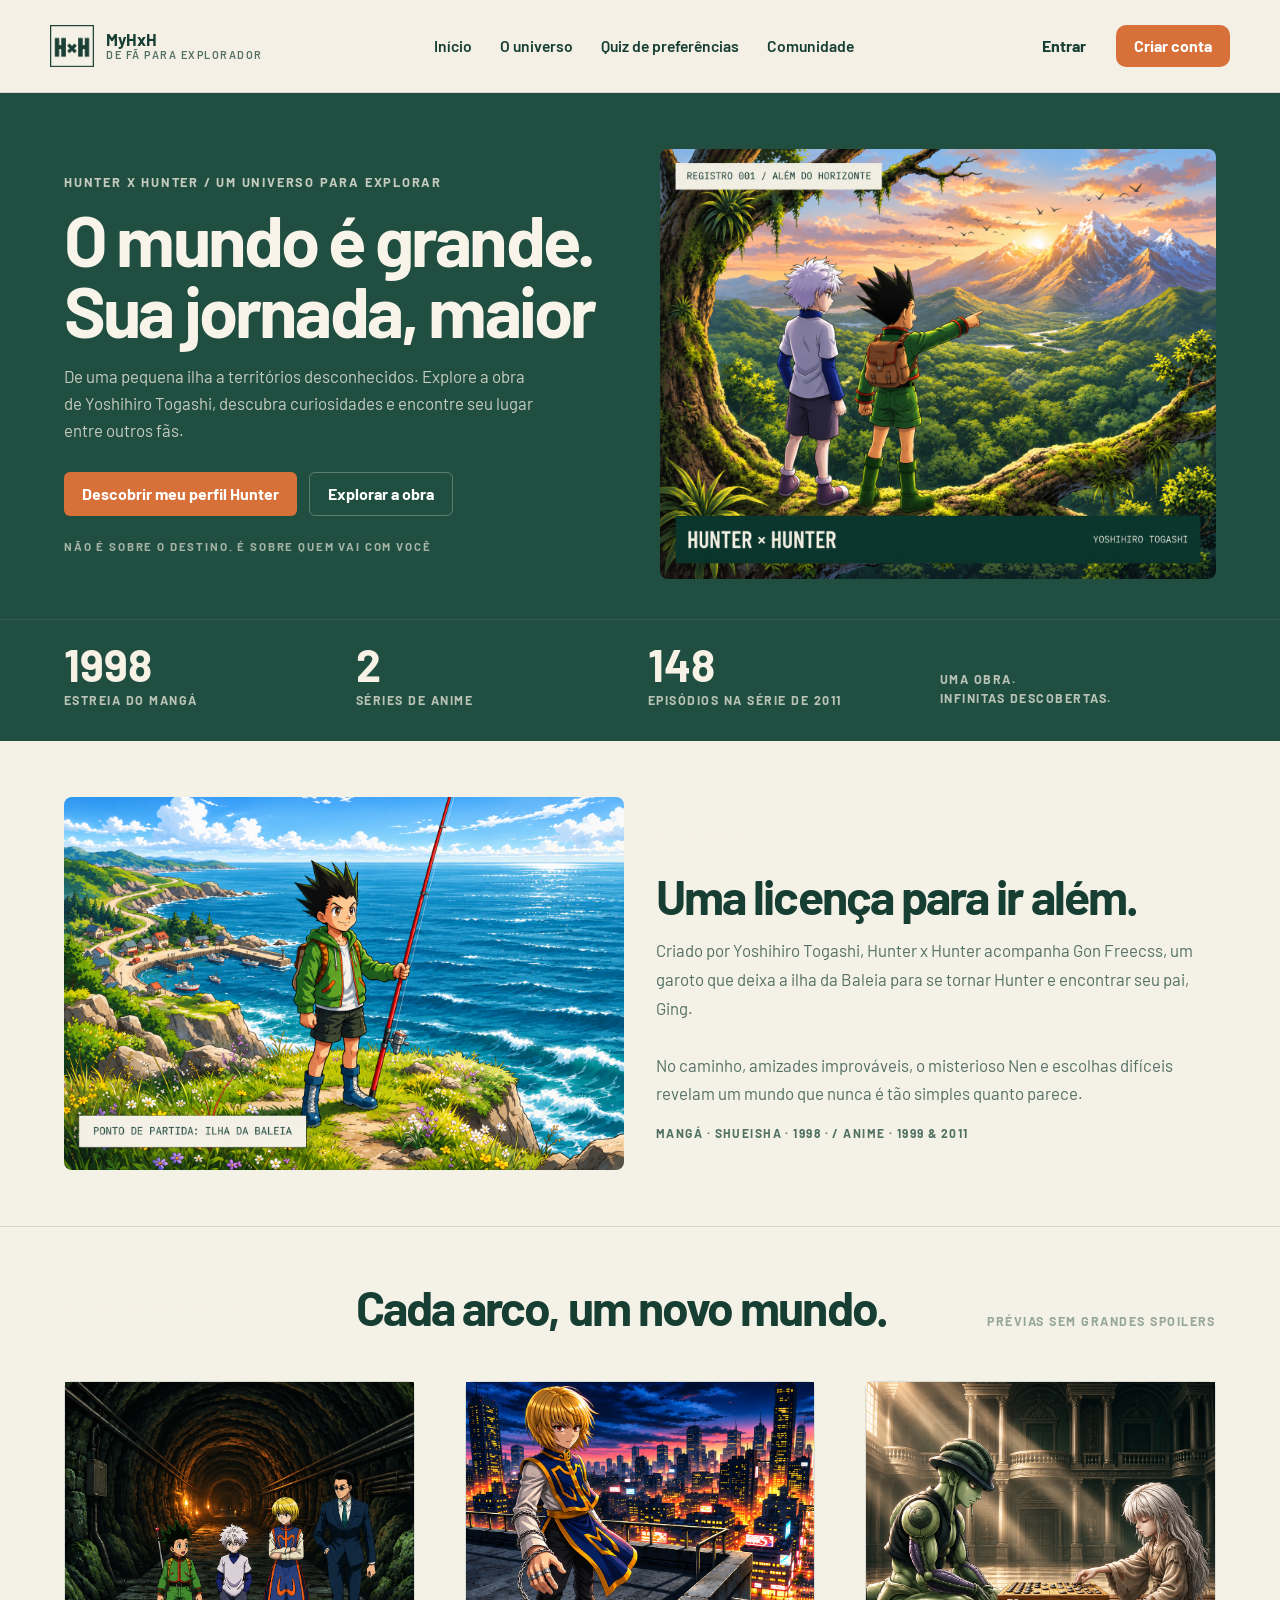
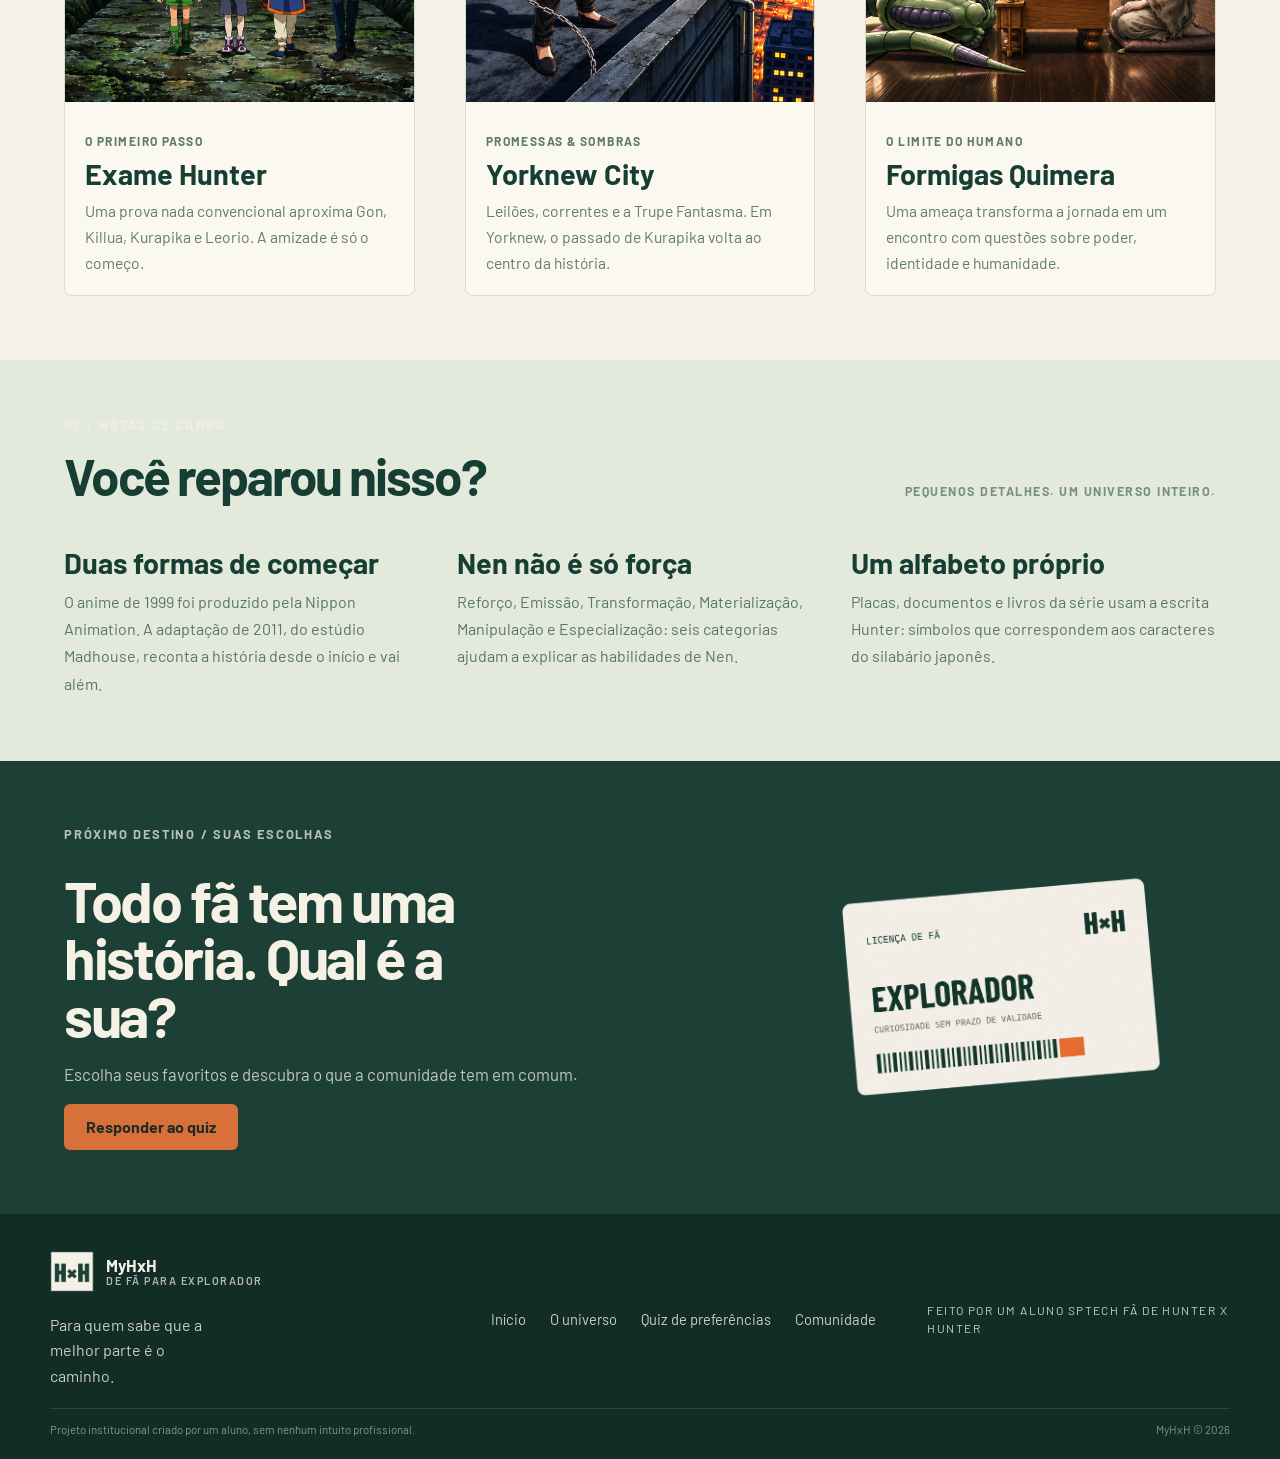
==== public/index.html @ 93b42dbd "Fix CSS de todas telas" ====
<!DOCTYPE html>
<html lang="pt-br">

<head>
  <meta charset="UTF-8">
  <meta http-equiv="X-UA-Compatible" content="IE=edge">
  <meta name="viewport" content="width=device-width, initial-scale=1.0">

  <title>MyHxH | Home</title>

  <script src="./js/sessao.js"></script>

  <link rel="stylesheet" href="./css/index.css">
  <link rel="stylesheet" href="./css/navbar&footer.css">
  <link rel="icon" href="./assets/icon/favicon2.ico">
  <link rel="preconnect" href="https://fonts.gstatic.com">
</head>

<body>
  <header class="header">
    <div class="container header__content">
      <a class="brand" href="index.html" aria-label="Ir para a página inicial">
        <img src="./assets/imgs/logoNavbar.png" alt="MyHxH" />
        <div class="brand-copy">
          <strong>MyHxH</strong>
          <span>De fã para explorador</span>
        </div>

      </a>

      <nav class="nav-center" aria-label="Navegação principal">
        <ul class="navbar navbar--center">
          <li><a href="index.html">Início</a></li>
          <li><a href="#obra">O universo</a></li>
          <li><a href="quiz.html">Quiz de preferências</a></li>
          <li><a href="comunidade.html">Comunidade</a></li>
        </ul>
      </nav>

      <div class="nav-actions" id="navActions">
      </div>
    </div>
  </header>

  <main class="main" id="top">

    <div class="box-main">

      <div class="fundo-main">

        <div class="column-main">

          <span>HUNTER x HUNTER / UM UNIVERSO PARA EXPLORAR</span>
          <h1>O mundo é grande. Sua jornada, maior</h1>
          <span class="text-main">De uma pequena ilha a territórios desconhecidos.
            Explore a obra de Yoshihiro Togashi, descubra curiosidades e encontre seu lugar entre outros fãs.
          </span>

          <div class="button-main">

            <button onclick="window.location.href='quiz.html'">Descobrir meu perfil Hunter</button>
            <button onclick="descer()">Explorar a obra</button>

          </div>

          <span class="text2-main">NÃO É SOBRE O DESTINO. É SOBRE QUEM VAI COM VOCÊ</span>

        </div>

        <div class="img-main">
          <img src="./assets/imgs/Horizonte.png" alt="MyHxH">
        </div>

      </div>

      <div class="low-main">

        <div class="low-stat">
          <h2>1998</h2>
          <span>ESTREIA DO MANGÁ</span>
        </div>

        <div class="low-stat">
          <h2>2</h2>
          <span>SÉRIES DE ANIME</span>
        </div>

        <div class="low-stat">
          <h2>148</h2>
          <span>EPISÓDIOS NA SÉRIE DE 2011</span>
        </div>

        <div class="low-divider" aria-hidden="true"></div>

        <div class="low-tag">
          <span>UMA OBRA.</span>
          <span>INFINITAS DESCOBERTAS.</span>
        </div>

      </div>

    </div>

    <div class="box2-main" id="obra">

      <div class="part1-main">

        <div class="img-part1">
          <img src="./assets/imgs/Ilha.png" alt="MyHxH">
        </div>

        <div class="text-part1">

          <span class="title-part1">01 / A OBRA</span>

          <h1>Uma licença para ir além.</h1>

          <div class="text-boxPart1">

            <span>Criado por Yoshihiro Togashi, Hunter x Hunter acompanha Gon Freecss, um garoto que deixa
              a ilha da Baleia para se tornar Hunter e encontrar seu pai, Ging.</span><br><br>
            <span>No caminho, amizades improváveis, o misterioso Nen e escolhas difíceis revelam um mundo que nunca
              é tão simples quanto parece.</span>

          </div>

          <span class="little-part1">MANGÁ · SHUEISHA · 1998 · / ANIME · 1999 & 2011</span>

        </div>

      </div>

      <div class="part2-main">

        <div class="text-part2">

          <span>02 / ROTAS DA AVENTURA</span>

          <h1>Cada arco, um novo mundo.</h1>

        </div>

        <div class="rowIMG">

          <div class="box-row1">

            <img src="./assets/imgs/Primeiro_passo.png" alt="MyHxH">
            <span>O PRIMEIRO PASSO</span>
            <h2>Exame Hunter</h2>
            <span class="text-row">Uma prova nada convencional aproxima Gon,
              Killua, Kurapika e Leorio. A amizade é só o começo.</span>

          </div>

          <div class="box-row2">

            <img src="./assets/imgs/Yorknew.png" alt="MyHxH">
            <span>PROMESSAS & SOMBRAS</span>
            <h2>Yorknew City</h2>
            <span class="text-row">Leilões, correntes e a Trupe Fantasma.
              Em Yorknew, o passado de Kurapika volta ao centro da história.</span>

          </div>

          <div class="box-row3">

            <img src="./assets/imgs/Formigas.png" alt="MyHxH">
            <span>O LIMITE DO HUMANO</span>
            <h2>Formigas Quimera</h2>
            <span class="text-row">Uma ameaça transforma a jornada em um encontro
              com questões sobre poder, identidade e humanidade.
            </span>

          </div>

        </div>

      </div>

      <div class="part3-main">

        <div class="row-part3">

          <div class="text-part3">

            <span>03 / NOTAS DE CAMPO</span>

            <h1>Você reparou nisso?</h1>

          </div>

          <span>Pequenos detalhes. Um universo inteiro.</span>

        </div>

        <div class="text-column1">

          <h2>Duas formas de começar</h2>

          <span>O anime de 1999 foi produzido pela Nippon Animation. A adaptação
            de 2011, do estúdio Madhouse, reconta a história desde o início e vai além.</span>

        </div>

        <div class="text-column2">

          <h2>Nen não é só força</h2>

          <span>Reforço, Emissão, Transformação, Materialização, Manipulação e
            Especialização: seis categorias ajudam a explicar as habilidades de Nen.</span>

        </div>

        <div class="text-column3">

          <h2>Um alfabeto próprio</h2>

          <span>Placas, documentos e livros da série usam a escrita Hunter:
            símbolos que correspondem aos caracteres do silabário japonês.</span>

        </div>

      </div>

      <div class="part4-main">

        <div class="text-column4">

          <span class="little-part4">PRÓXIMO DESTINO / SUAS ESCOLHAS</span>

          <h1>Todo fã tem uma história. Qual é a sua?</h1>

          <span>Escolha seus favoritos e descubra o que a comunidade tem em comum.</span>

          <button onclick="window.location.href='quiz.html'">Responder ao quiz</button>

        </div>

        <div class="idHunter">
          <img src="./assets/imgs/card.png" alt="">
        </div>

      </div>

    </div>

  </main>

  <footer class="footer">
    <div class="container footer__content">
      <div class="footer-brand">
        <a class="brand brand--footer" href="index.html" aria-label="Ir para a página inicial">
          <img src="./assets/imgs/logoNavbar.png" alt="Logo MyHxH" />
          <div class="brand-copy">
            <strong>MyHxH</strong>
            <span>De fã para explorador</span>
          </div>
        </a>
        <p>Para quem sabe que a melhor parte é o caminho.</p>
      </div>

      <ul class="footer-nav">
        <li><a href="index.html">Início</a></li>
        <li><a href="#obra">O universo</a></li>
        <li><a href="quiz.html">Quiz de preferências</a></li>
        <li><a href="comunidade.html">Comunidade</a></li>
      </ul>

      <div class="footer-note">
        <span>Feito por um aluno Sptech fã de Hunter x Hunter</span>
      </div>
    </div>
    <div class="container footer__bottom">
      <h4>Projeto institucional criado por um aluno, sem nenhum intuito profissional.</h4>
      <span>MyHxH &copy; 2026</span>
    </div>
  </footer>

  <script>

    function navbar_usuario() {

      const nome = sessionStorage.NOME_USUARIO;

      if (nome) { 

        const primeiro_nome = nome.split(" ")[0]

        navActions.innerHTML = `<span>Bem vindo de volta, ${primeiro_nome}!</span>
                                <button onclick="limparSessao()">Sair</button>`        

      } else {

        navActions.innerHTML = `<a class="nav-link" href="login.html">Entrar</a>
                                    <a class="nav-cta" href="cadastro.html">Criar conta</a>`;

      }

    }

    navbar_usuario()

    function descer() {

      document.getElementById("obra").scrollIntoView({
        behavior: "smooth"

      })

    }


  </script>

</body>

</html>
---- public/css/index.css ----
.main,
.box-main,
.box2-main {
  width: 100%;
}

.box-main {
  background: #204f41;
  color: #f5f0e4;
}

.fundo-main {
  display: grid;
  grid-template-columns: minmax(0, 1fr) minmax(320px, 1fr);
  gap: 40px;
  align-items: center;
  padding: 56px 64px 40px;
}

.column-main {
  max-width: 560px;
}

.column-main > span:first-child,
.title-part1,
.text-part2 > span,
.text-part3 > span,
.little-part4 {
  display: block;
  margin-bottom: 12px;
  color: rgba(245, 240, 228, 0.78);
  font-size: 0.8rem;
  font-weight: 700;
  letter-spacing: 0.14em;
  text-transform: uppercase;
}

.column-main h1,
.text-part1 h1,
.text-part2 h1,
.text-part3 h1,
.text-column4 h1 {
  margin: 0;
  line-height: 1;
  letter-spacing: -0.04em;
}

.column-main h1 {
  max-width: 14ch;
  font-size: 4.4rem;
  color: #f8f4ea;
}

.text-main {
  display: block;
  max-width: 30rem;
  margin-top: 18px;
  color: rgba(245, 240, 228, 0.78);
  font-size: 1.05rem;
  line-height: 1.6;
}

.button-main {
  display: flex;
  flex-wrap: wrap;
  gap: 12px;
  margin-top: 28px;
}

.main button {
  min-height: 44px;
  padding: 0 18px;
  border: 0;
  border-radius: 6px;
  background: var(--laranja-principal);
  color: #fff;
  font: inherit;
  font-weight: 700;
  cursor: pointer;
}

.button-main button:last-child {
  background: transparent;
  border: 1px solid rgba(245, 240, 228, 0.28);
}

.text2-main {
  display: block;
  margin-top: 22px;
  color: rgba(245, 240, 228, 0.62);
  font-size: 0.72rem;
  font-weight: 700;
  letter-spacing: 0.16em;
  text-transform: uppercase;
}

.img-main img {
  width: 100%;
  border-radius: 8px;
}

.low-main {
  display: grid;
  grid-template-columns: repeat(4, minmax(0, 1fr));
  gap: 16px;
  padding: 22px 64px 30px;
  border-top: 1px solid rgba(245, 240, 228, 0.08);
}

.low-divider {
  display: none;
}

.low-stat {
  min-width: 0;
}

.low-stat h2 {
  margin: 0;
  color: #f7f1e6;
  font-size: 2.8rem;
  line-height: 1;
}

.low-stat span,
.low-tag span {
  color: rgba(245, 240, 228, 0.72);
  font-size: 0.78rem;
  font-weight: 700;
  letter-spacing: 0.12em;
  text-transform: uppercase;
}

.low-tag {
  display: flex;
  flex-direction: column;
  align-self: center;
  margin-top: 25px;
}

.box2-main {
  padding-top: 56px;
}

.part1-main {
  display: grid;
  grid-template-columns: minmax(0, 1fr) minmax(0, 1fr);
  gap: 32px;
  align-items: center;
  padding: 0 64px 56px;
  border-bottom: 1px solid var(--card-border);
}

.img-part1 img {
  width: 100%;
  min-height: 300px;
  object-fit: cover;
  border-radius: 8px;
}

.image-caption {
  margin-top: 10px;
  color: #587064;
  font-size: 0.75rem;
  font-weight: 700;
  letter-spacing: 0.12em;
  text-transform: uppercase;
}

.text-part1 {
  display: flex;
  flex-direction: column;
  gap: 16px;
}

.text-part1 h1,
.text-part2 h1,
.text-part3 h1,
.text-column4 h1 {
  color: var(--verde-principal);
  font-size: 3rem;
}

.text-boxPart1 {
  color: rgba(22, 62, 50, 0.72);
  font-size: 1.05rem;
  line-height: 1.7;
}

.little-part1 {
  color: #507162;
  font-size: 0.75rem;
  font-weight: 700;
  letter-spacing: 0.12em;
  text-transform: uppercase;
}

.part2-main {
  padding: 56px 64px 64px;
}

.text-part2 {
  display: flex;
  justify-content: space-between;
  gap: 24px;
  align-items: end;
  margin-bottom: 24px;
}

.text-part2::after {
  content: 'PRÉVIAS SEM GRANDES SPOILERS';
  color: rgba(22, 62, 50, 0.42);
  font-size: 0.78rem;
  font-weight: 700;
  letter-spacing: 0.12em;
}

.rowIMG {
  display: grid;
  grid-template-columns: repeat(3, minmax(0, 1fr));
  gap: 50px;
  margin-top: 50px;
}

.rowIMG > div {
  background: #fbf8f0;
  border: 1px solid var(--card-border);
  border-radius: 8px;
}

.rowIMG img {
  width: 100%;
  height: 320px;
  object-fit: cover;
}

.rowIMG > div > span:first-of-type {
  display: block;
  margin: 30px 20px 8px;
  color: #5c7a6c;
  font-size: 0.75rem;
  font-weight: 700;
  letter-spacing: 0.12em;
  text-transform: uppercase;
}

.rowIMG h2 {
  margin: 0 20px 8px;
  color: var(--verde-principal);
  font-size: 1.8rem;
  line-height: 1.1;
}

.text-row {
  display: block;
  margin: 0 20px 20px;
  color: rgba(22, 62, 50, 0.68);
  font-size: 0.98rem;
  line-height: 1.65;
}

.part3-main {
  display: grid;
  grid-template-columns: repeat(3, minmax(0, 1fr));
  gap: 28px;
  padding: 56px 64px 64px;
  background: var(--section-soft);
}

.row-part3 {
  grid-column: 1 / -1;
  display: flex;
  justify-content: space-between;
  gap: 24px;
  align-items: end;
}

.row-part3 > span:last-child {
  color: rgba(22, 62, 50, 0.52);
  font-size: 0.78rem;
  font-weight: 700;
  letter-spacing: 0.12em;
  text-transform: uppercase;
}

.text-part3 h1 {
  margin-top: 14px;
  font-size: 3.2rem;
}

.text-column1 h2,
.text-column2 h2,
.text-column3 h2 {
  margin: 18px 0 10px;
  color: var(--verde-principal);
  font-size: 1.8rem;
  line-height: 1.08;
}

.text-column1 span,
.text-column2 span,
.text-column3 span {
  color: rgba(22, 62, 50, 0.68);
  font-size: 1rem;
  line-height: 1.7;
}

.part4-main {
  display: grid;
  grid-template-columns: minmax(0, 1.2fr) minmax(240px, 0.8fr);
  gap: 40px;
  align-items: center;
  padding: 64px;
  background: #1c4035;
  color: #f4efe2;
}

.text-column4 {
  display: flex;
  flex-direction: column;
  gap: 16px;
}

.little-part4 {
  color: rgba(244, 241, 231, 0.72);
}

.text-column4 h1 {
  max-width: 12ch;
  color: #f6f1e5;
  font-size: 3.6rem;
}

.text-column4 > span:not(.little-part4) {
  max-width: 44rem;
  color: rgba(244, 241, 231, 0.76);
  font-size: 1.05rem;
  line-height: 1.6;
}

.text-column4 button {
  width: max-content;
  min-height: 46px;
  padding: 0 22px;
  border: 0;
  border-radius: 6px;
  background: var(--laranja-principal);
  color: #1f2b27;
  font: inherit;
  font-weight: 700;
  cursor: pointer;
}

.idHunter {
  justify-self: center;
  max-width: 360px;
}

.idHunter img {
  width: 100%;
}

#obra {
  scroll-margin-top: 118px;
}
---- public/css/navbar&footer.css ----
@import url('https://fonts.googleapis.com/css2?family=Barlow:ital,wght@0,400;0,500;0,600;0,700&display=swap');

:root {
  --verde-principal: #163E32;
  --laranja-principal: #D87039;
  --fundo-pagina: #F4F1E7;
  --borda-suave: rgba(22, 62, 50, 0.14);
  --section-soft: #e3eadc;
  --card-border: rgba(22, 62, 50, 0.14);
}

* {
  box-sizing: border-box;
}

html {
  scroll-behavior: smooth;
}

body {
  margin: 0;
  background: var(--fundo-pagina);
  color: var(--verde-principal);
  font-family: 'Barlow', Arial, Helvetica, sans-serif;
  line-height: 1.5;
  overflow-x: hidden;
}

a {
  color: inherit;
  text-decoration: none;
}

img {
  display: block;
  max-width: 100%;
}

button,
input,
select,
textarea {
  font: inherit;
}

.container {
  width: min(1180px, calc(100% - 48px));
  margin: 0 auto;
}

.header {
  background: rgba(244, 241, 231, 0.96);
  border-bottom: 1px solid var(--borda-suave);
}

.header__content {
  min-height: 92px;
  display: flex;
  align-items: center;
  justify-content: space-between;
  gap: 24px;
}

.brand {
  display: inline-flex;
  align-items: center;
  gap: 12px;
  color: var(--verde-principal);
  font-weight: 700;
}

.brand img {
  width: 44px;
  height: 44px;
  object-fit: contain;
}

.brand-copy {
  display: flex;
  flex-direction: column;
  gap: 2px;
  line-height: 1;
}

.brand-copy strong {
  font-size: 1.05rem;
}

.brand-copy span {
  font-size: 0.68rem;
  font-weight: 600;
  letter-spacing: 0.14em;
  text-transform: uppercase;
  opacity: 0.72;
}

.nav-center {
  display: flex;
  justify-content: center;
}

.navbar {
  display: flex;
  list-style: none;
  margin: 0;
  padding: 0;
}

.navbar--center {
  align-items: center;
  justify-content: center;
  gap: 28px;
  flex-wrap: wrap;
}

.navbar--center a {
  color: var(--verde-principal);
  font-weight: 600;
  font-size: 0.98rem;
}

.nav-actions {
  display: flex;
  align-items: center;
  gap: 12px;
}

.nav-link,
.nav-cta {
  display: inline-flex;
  align-items: center;
  justify-content: center;
  min-height: 42px;
  padding: 0 18px;
  border-radius: 10px;
  font-weight: 700;
}

.nav-link {
  color: var(--verde-principal);
}

.nav-cta {
  background: var(--laranja-principal);
  color: #fff;
}

.nav-actions button {
  min-height: 42px;
  padding: 0 18px;
  border: 0;
  border-radius: 10px;
  background: var(--verde-principal);
  color: #fff;
  font: inherit;
  font-weight: 700;
  cursor: pointer;
}

.footer {
  background: #112d25;
  color: rgba(244, 241, 231, 0.82);
  padding: 36px 0 20px;
}

.footer__content {
  display: grid;
  grid-template-columns: minmax(260px, 0.9fr) minmax(0, 1fr) minmax(240px, 0.7fr);
  gap: 28px;
  align-items: center;
  padding-bottom: 20px;
  border-bottom: 1px solid rgba(244, 241, 231, 0.12);
}

.brand--footer {
  color: #f7f2e8;
}

.footer-brand p {
  margin: 12px 0 0;
  max-width: 18ch;
  line-height: 1.6;
}

.footer-nav {
  list-style: none;
  margin: 0;
  padding: 0;
  display: flex;
  flex-wrap: wrap;
  justify-content: center;
  gap: 24px;
}

.footer-nav a {
  font-size: 0.92rem;
}

.footer-note {
  justify-self: end;
  font-size: 0.75rem;
  letter-spacing: 0.12em;
  text-transform: uppercase;
}

.footer__bottom {
  display: flex;
  justify-content: space-between;
  gap: 18px;
  padding-top: 12px;
  font-size: 0.72rem;
  line-height: 1.5;
  color: rgba(244, 241, 231, 0.52);
}

.footer__bottom h4 {
  margin: 0;
  font: inherit;
  max-width: 60ch;
}

.footer__bottom span {
  white-space: nowrap;
}
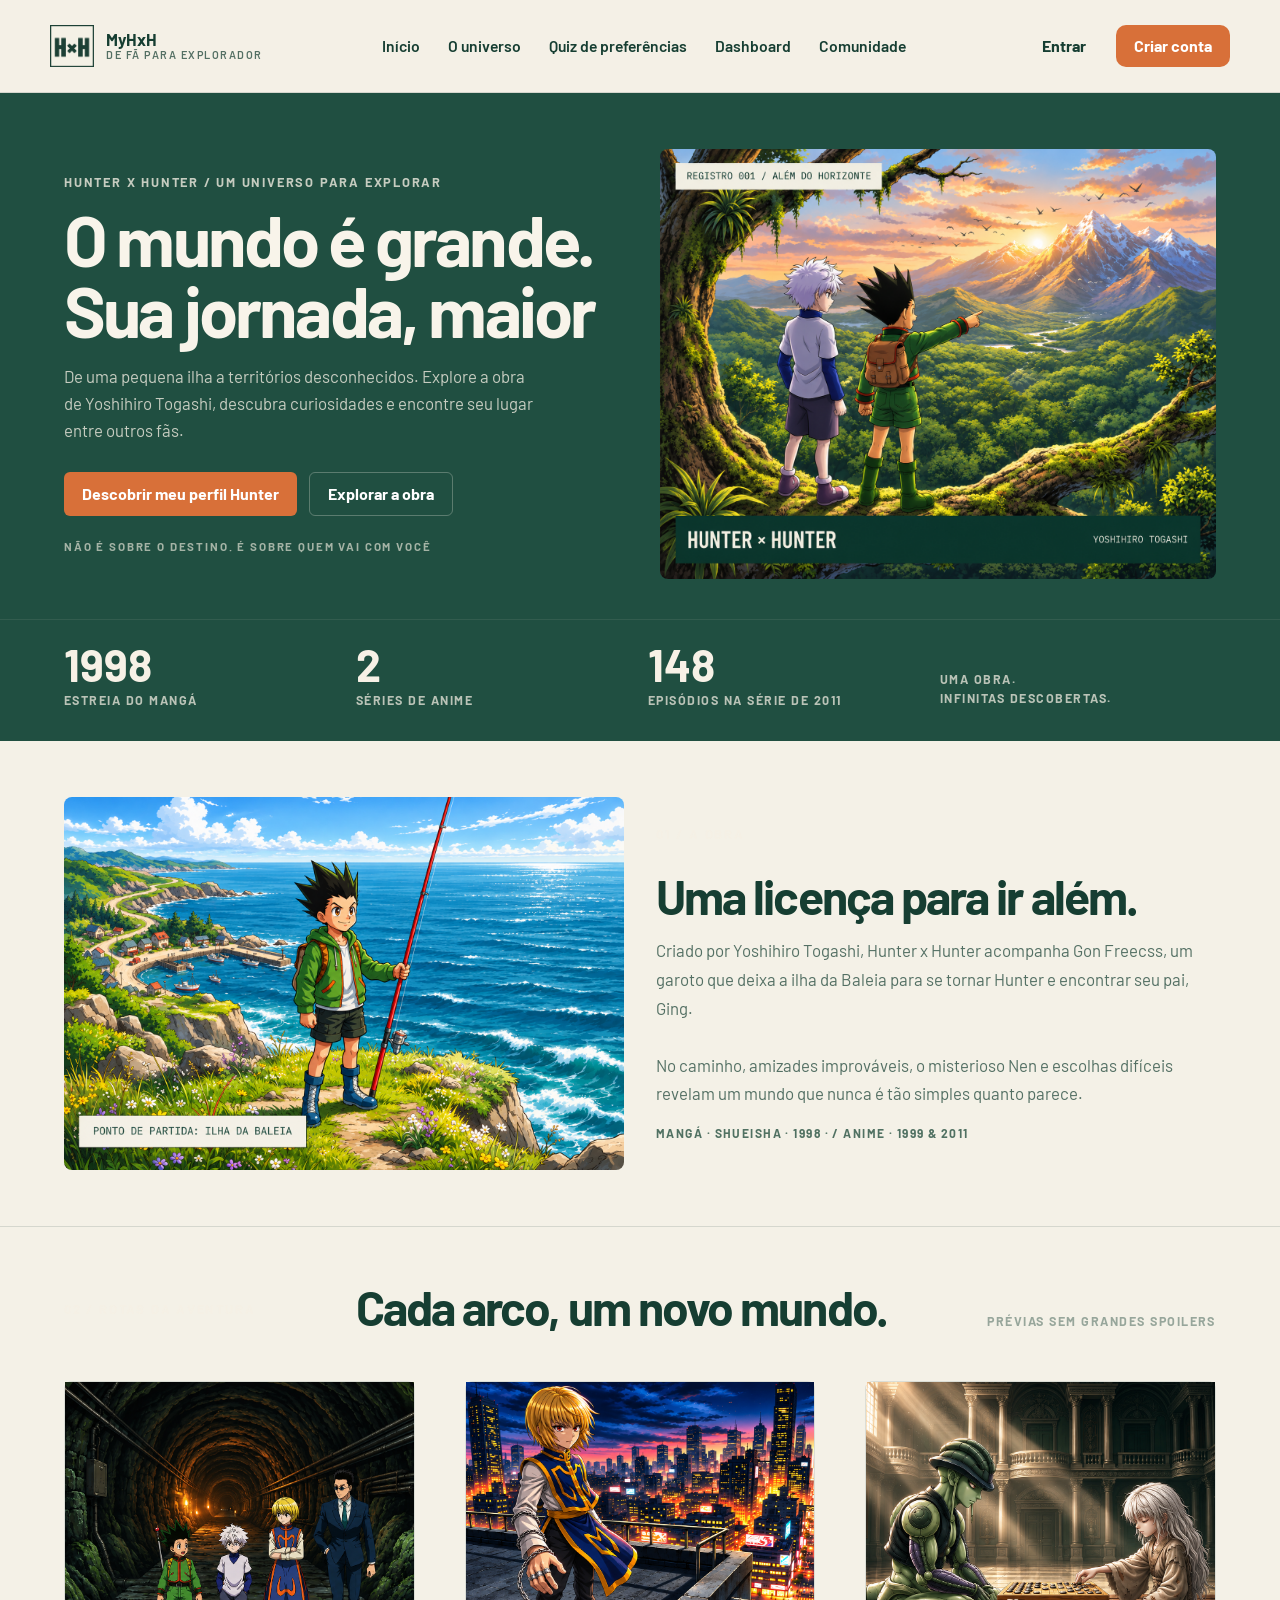
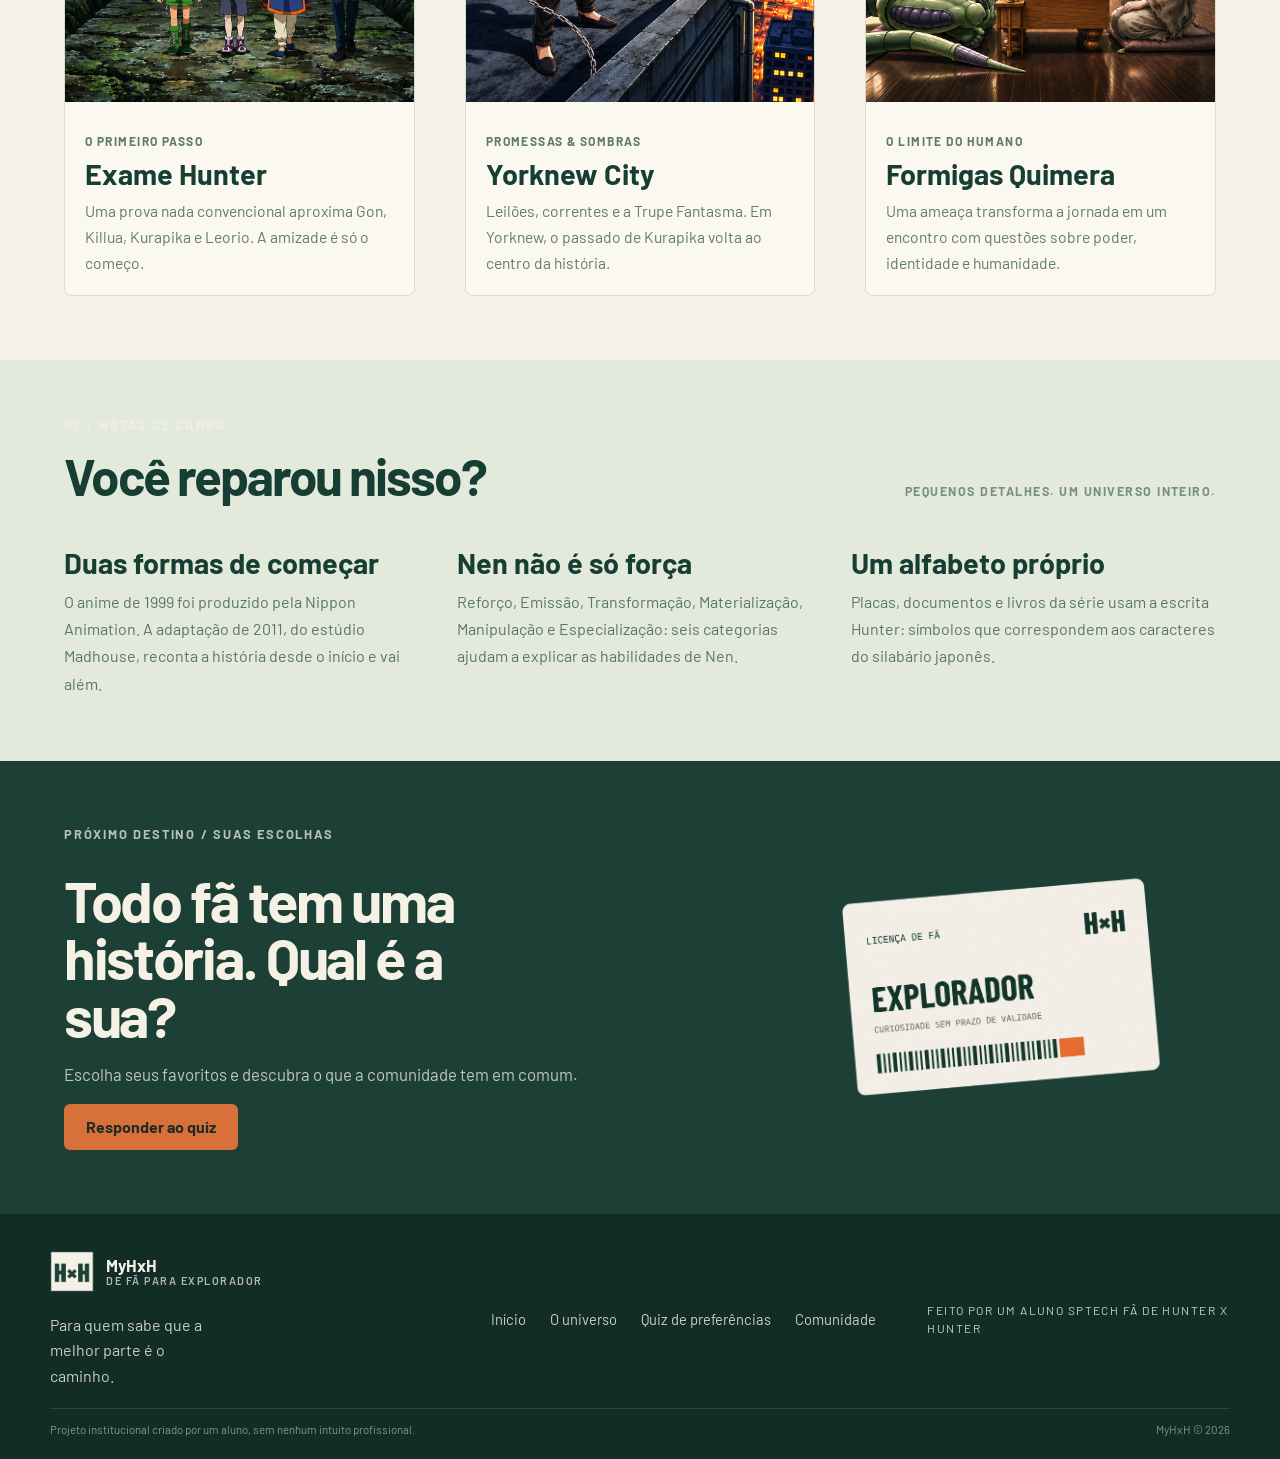
==== commit a1c134c2: "Add Dashboard on Navbar" ====
--- a/public/index.html
+++ b/public/index.html
@@ -33,6 +33,7 @@
           <li><a href="index.html">Início</a></li>
           <li><a href="#obra">O universo</a></li>
           <li><a href="quiz.html">Quiz de preferências</a></li>
+          <li><a href="dashboard.html">Dashboard</a></li>
           <li><a href="comunidade.html">Comunidade</a></li>
         </ul>
       </nav>
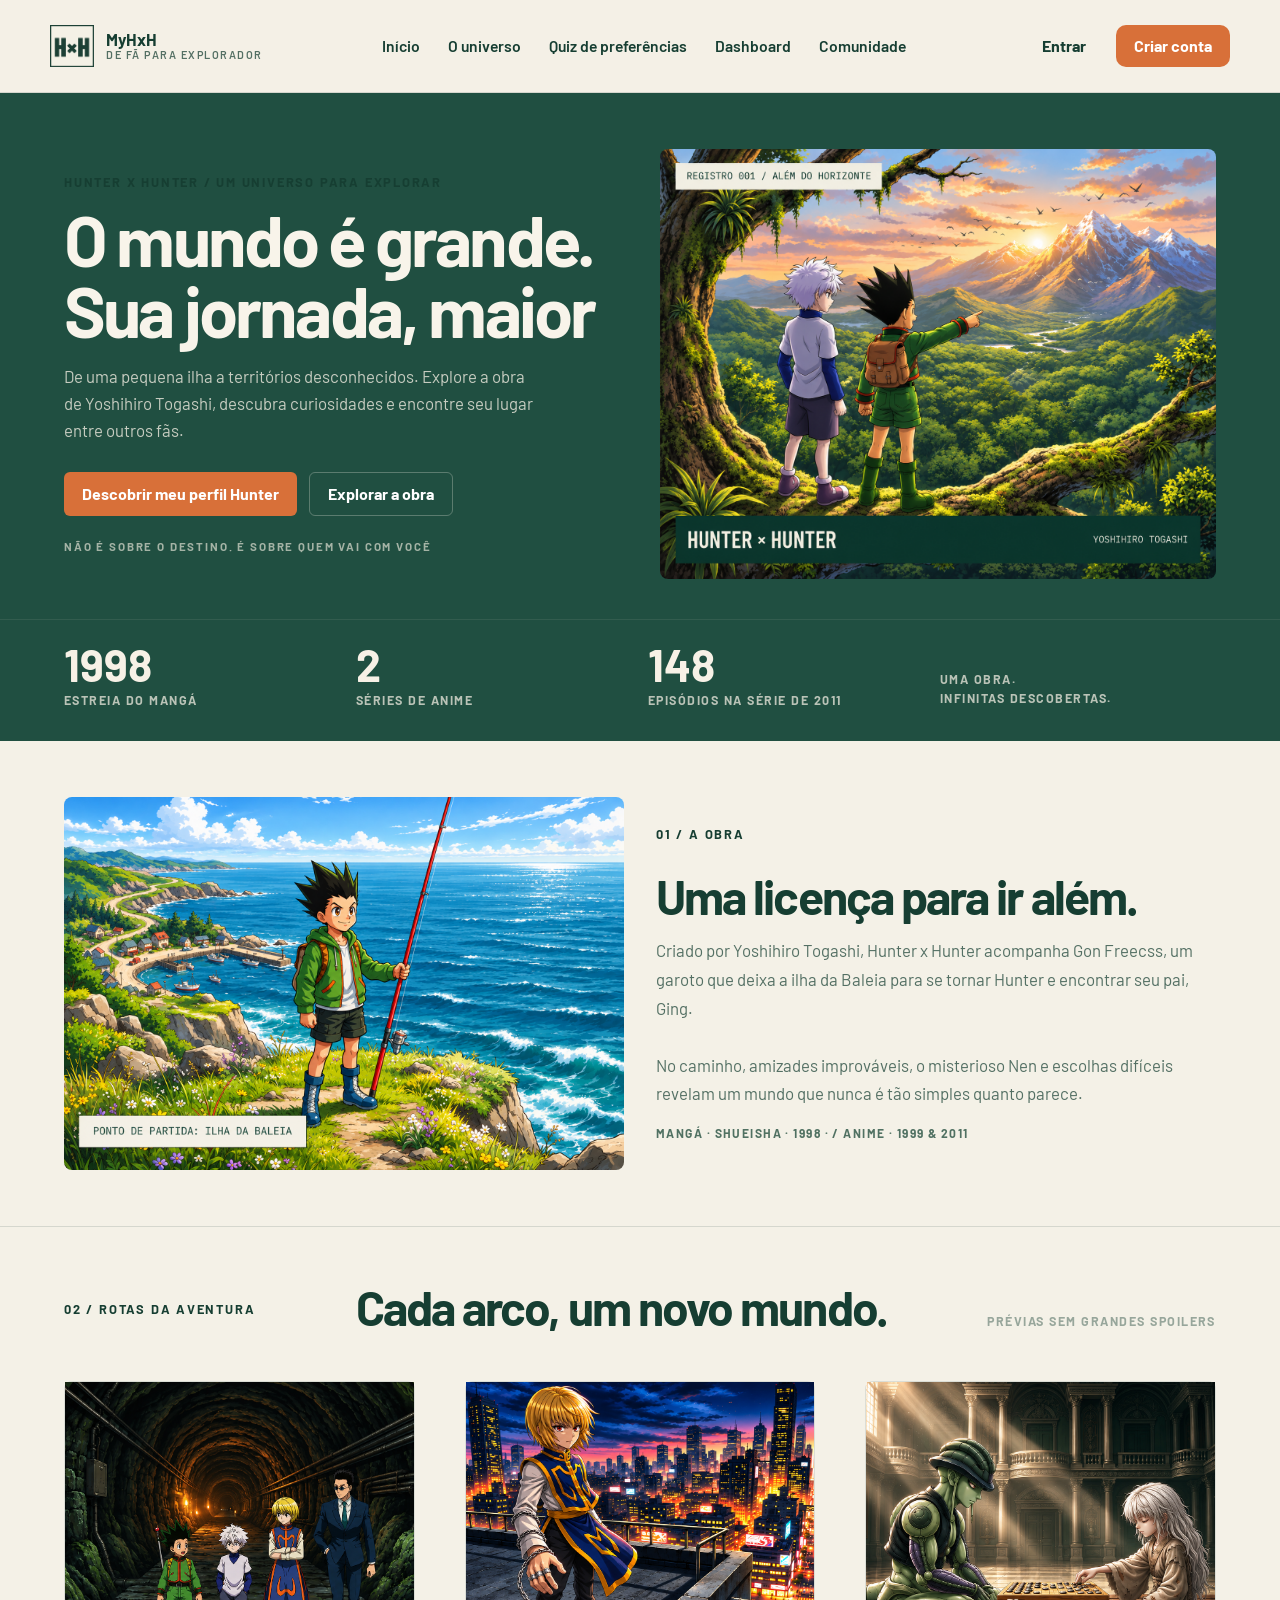
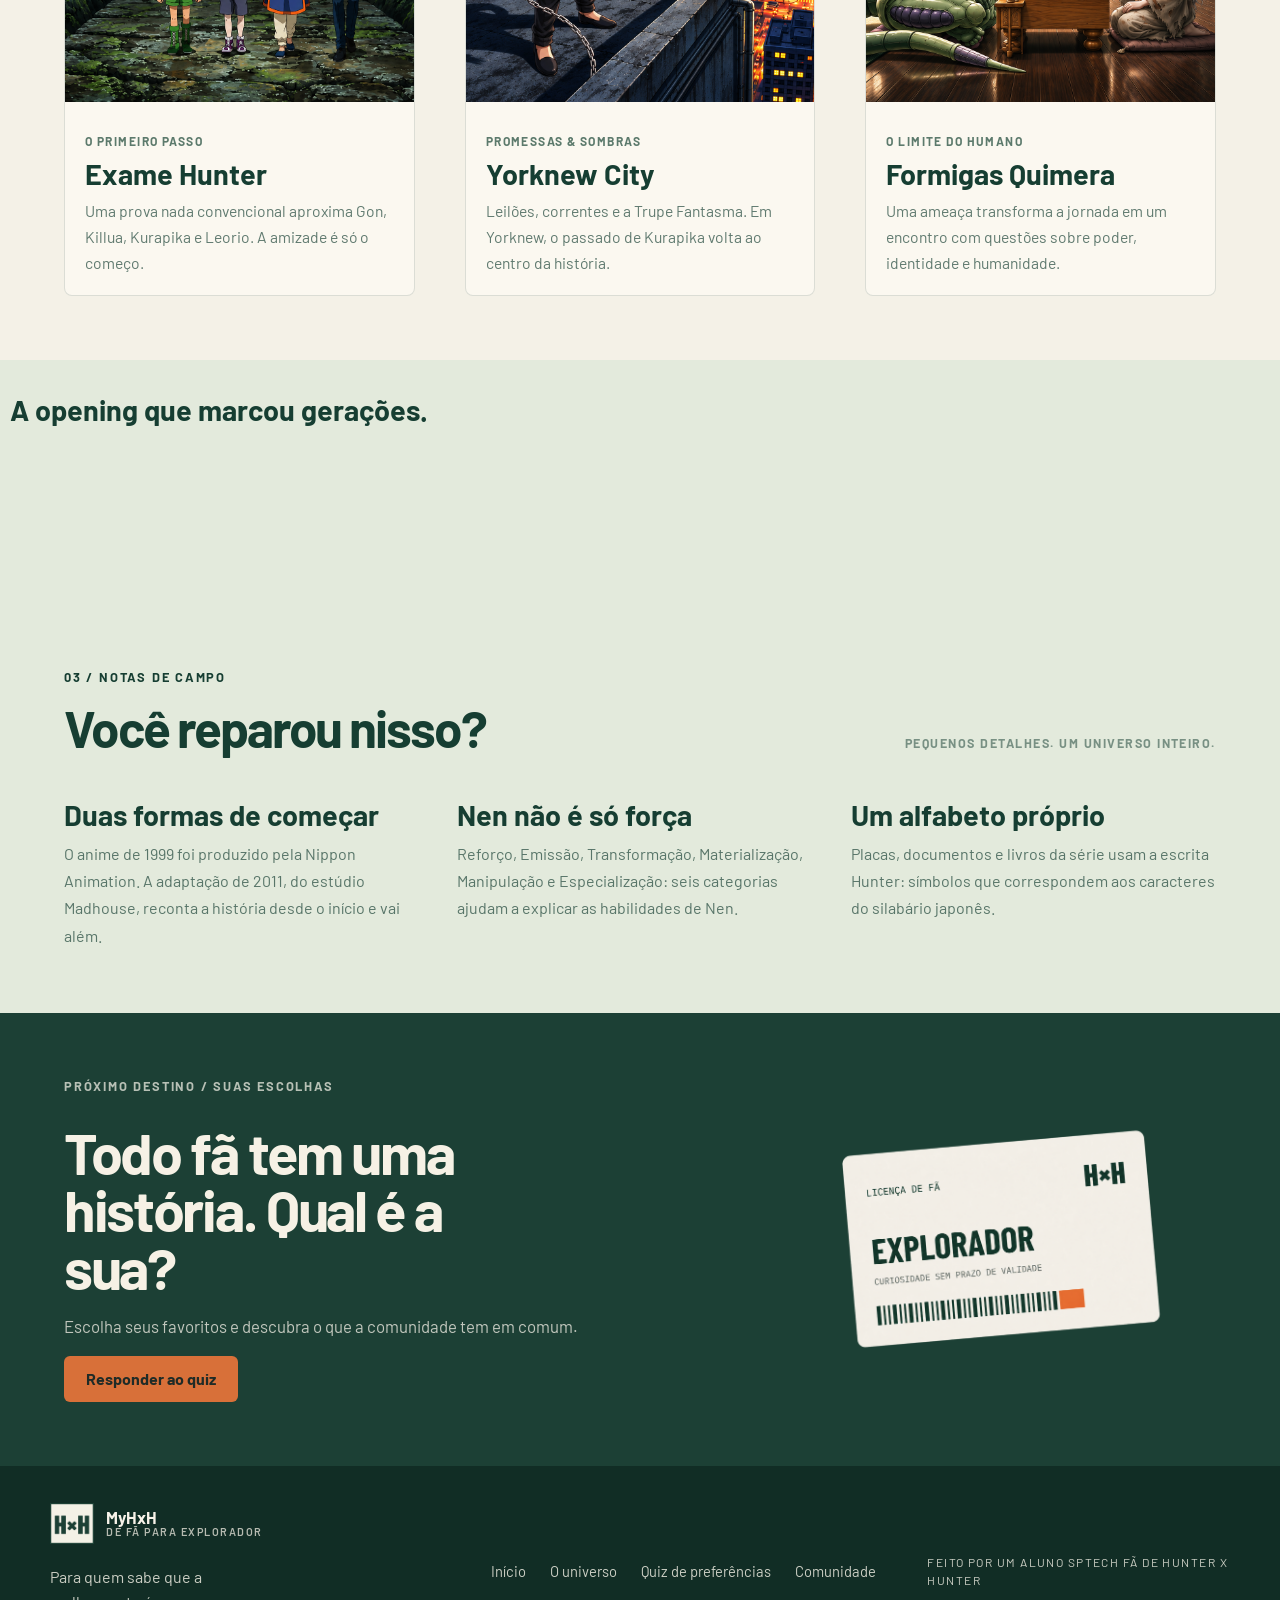
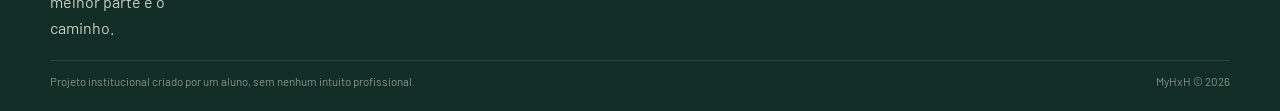
==== commit 9933f6eb: "Add spotify html and CSS" ====
--- a/public/index.html
+++ b/public/index.html
@@ -177,9 +177,22 @@
         </div>
 
       </div>
+      
+      <div class="spotify">
+
+        <h2>A opening que marcou gerações.</h2>
+
+        <iframe class="musica" data-testid="embed-iframe" style="border-radius:12px"
+          src="https://open.spotify.com/embed/track/4SNgX7KKnhksuHBy1gdSu1?utm_source=generator&theme=0&si=2dc482313c254657"
+          width="80%" height="152" frameBorder="0" allowfullscreen=""
+          allow="autoplay; clipboard-write; encrypted-media; fullscreen; picture-in-picture" loading="lazy">
+        </iframe>
+
+      </div>
 
       <div class="part3-main">
-
+        
+        
         <div class="row-part3">
 
           <div class="text-part3">
@@ -222,6 +235,7 @@
         </div>
 
       </div>
+
 
       <div class="part4-main">
 
@@ -283,12 +297,12 @@
 
       const nome = sessionStorage.NOME_USUARIO;
 
-      if (nome) { 
+      if (nome) {
 
         const primeiro_nome = nome.split(" ")[0]
 
         navActions.innerHTML = `<span>Bem vindo de volta, ${primeiro_nome}!</span>
-                                <button onclick="limparSessao()">Sair</button>`        
+                                <button onclick="limparSessao()">Sair</button>`
 
       } else {
 
@@ -315,4 +329,4 @@
 
 </body>
 
-</html>
+</html>
--- a/public/css/index.css
+++ b/public/css/index.css
@@ -28,7 +28,7 @@
 .little-part4 {
   display: block;
   margin-bottom: 12px;
-  color: rgba(245, 240, 228, 0.78);
+  color: var(--verde-principal);
   font-size: 0.8rem;
   font-weight: 700;
   letter-spacing: 0.14em;
@@ -220,6 +220,25 @@
   grid-template-columns: repeat(3, minmax(0, 1fr));
   gap: 50px;
   margin-top: 50px;
+}
+
+.spotify {
+  width: 100%;
+  background: var(--section-soft);
+  padding: 10px;
+}
+
+.spotify h2 {
+  justify-self: center;
+  margin-bottom: 25px;
+  color: var(--verde-principal);
+  font-size: 1.8rem;
+  line-height: 1.08;
+}
+
+.musica {
+  display: flex;
+  justify-self: center;
 }
 
 .rowIMG > div {
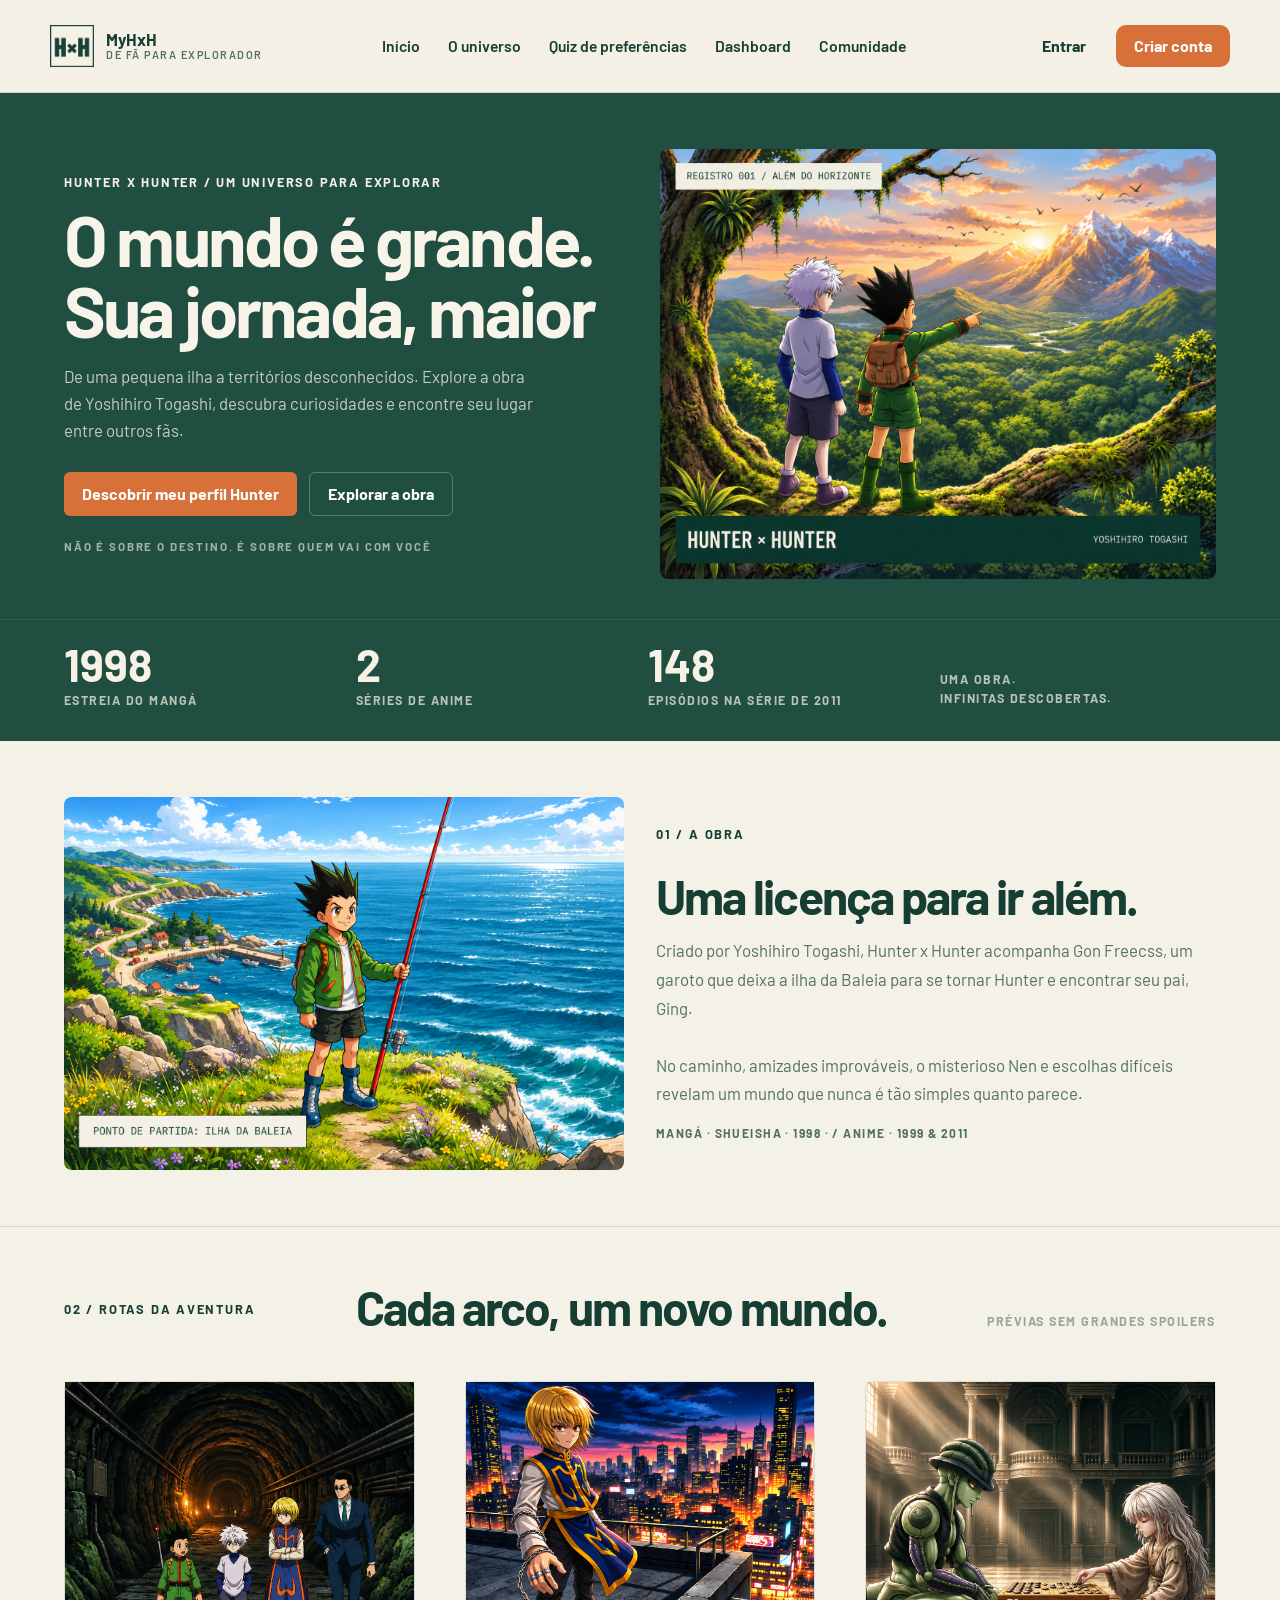
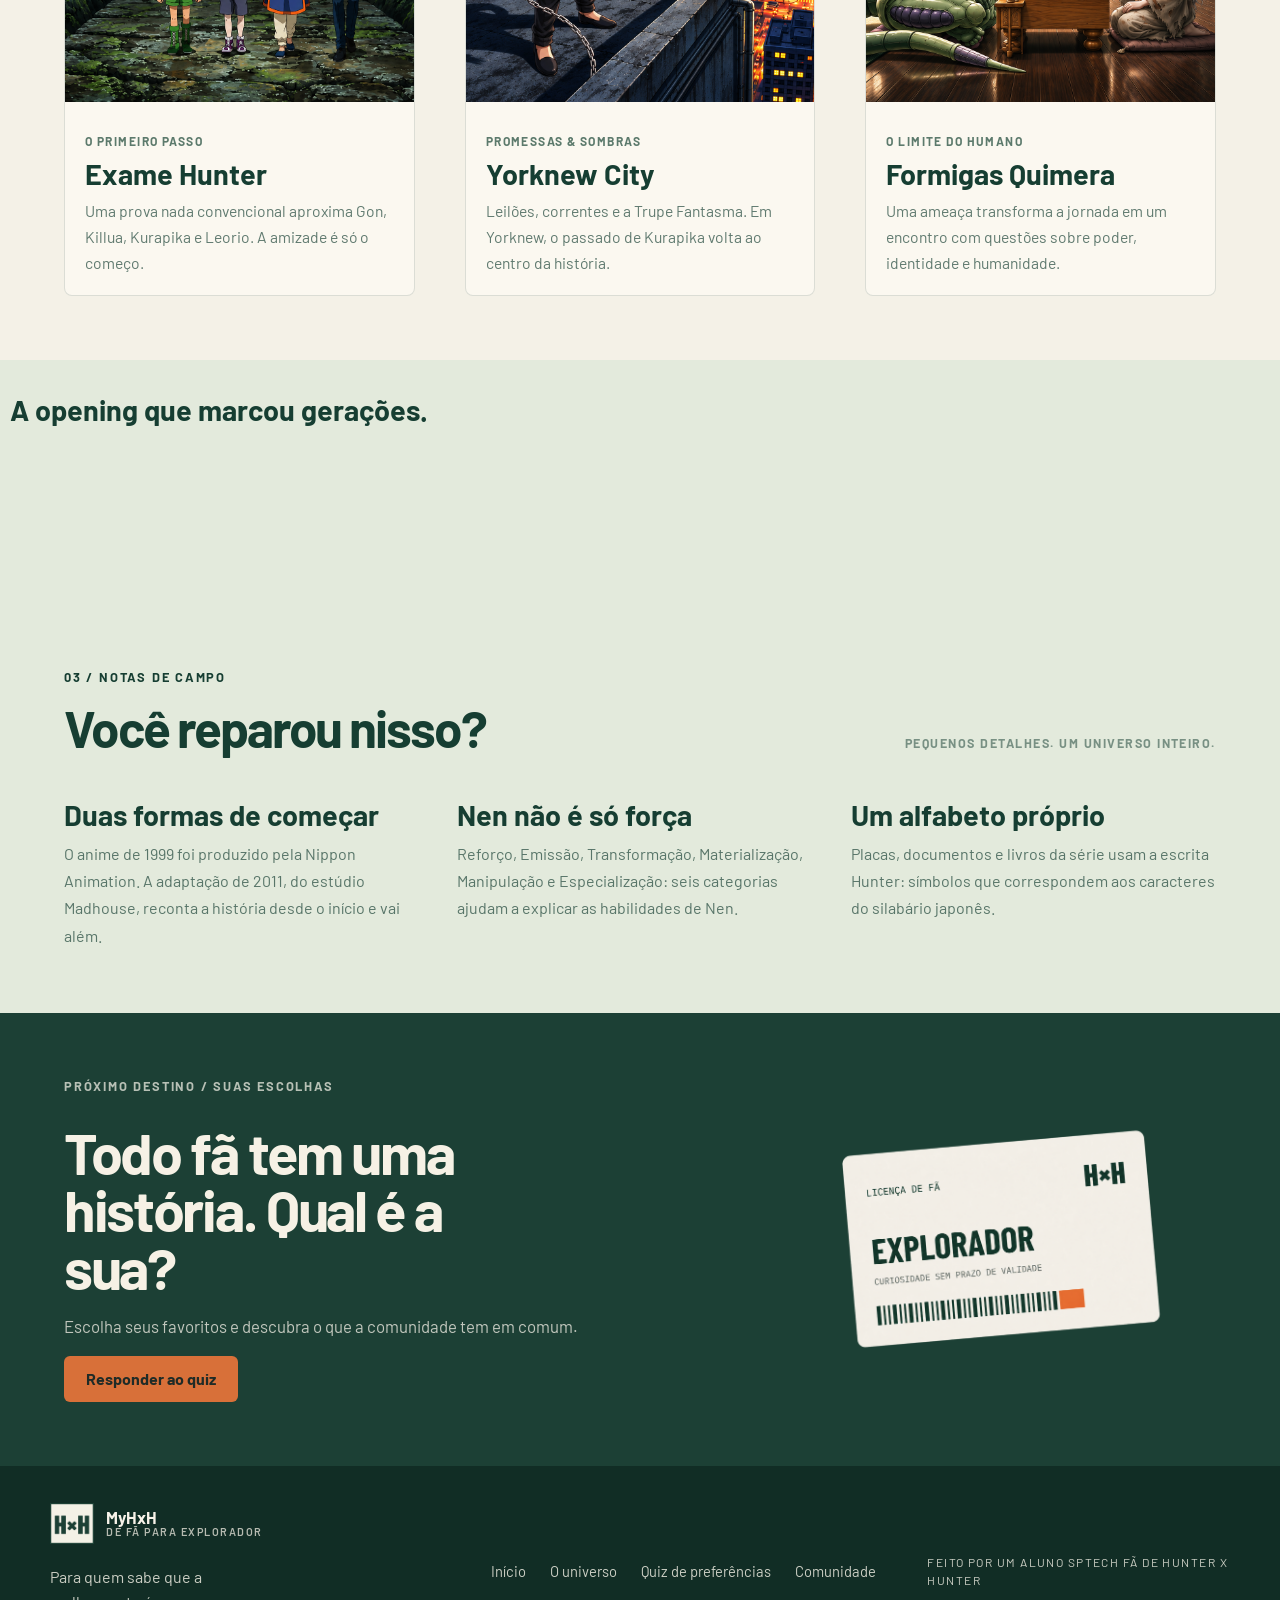
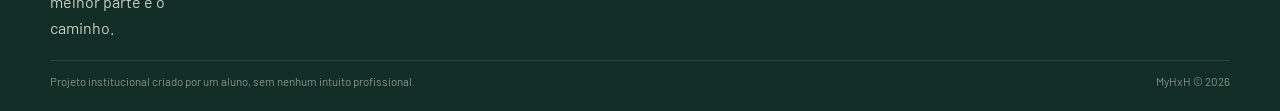
==== commit 8c478976: "Fix spotify html & CSS" ====
--- a/public/index.html
+++ b/public/index.html
@@ -51,7 +51,7 @@
 
         <div class="column-main">
 
-          <span>HUNTER x HUNTER / UM UNIVERSO PARA EXPLORAR</span>
+          <span class="title-column">HUNTER x HUNTER / UM UNIVERSO PARA EXPLORAR</span>
           <h1>O mundo é grande. Sua jornada, maior</h1>
           <span class="text-main">De uma pequena ilha a territórios desconhecidos.
             Explore a obra de Yoshihiro Togashi, descubra curiosidades e encontre seu lugar entre outros fãs.
@@ -177,7 +177,7 @@
         </div>
 
       </div>
-      
+
       <div class="spotify">
 
         <h2>A opening que marcou gerações.</h2>
--- a/public/css/index.css
+++ b/public/css/index.css
@@ -21,7 +21,6 @@
   max-width: 560px;
 }
 
-.column-main > span:first-child,
 .title-part1,
 .text-part2 > span,
 .text-part3 > span,
@@ -350,11 +349,22 @@
   font-size: 3.6rem;
 }
 
+
 .text-column4 > span:not(.little-part4) {
   max-width: 44rem;
   color: rgba(244, 241, 231, 0.76);
   font-size: 1.05rem;
   line-height: 1.6;
+}
+
+.title-column {
+  display: block;
+  margin-bottom: 12px;
+  font-size: 0.8rem;
+  font-weight: 700;
+  letter-spacing: 0.14em;
+  text-transform: uppercase;
+  color: #f6f1e5;
 }
 
 .text-column4 button {
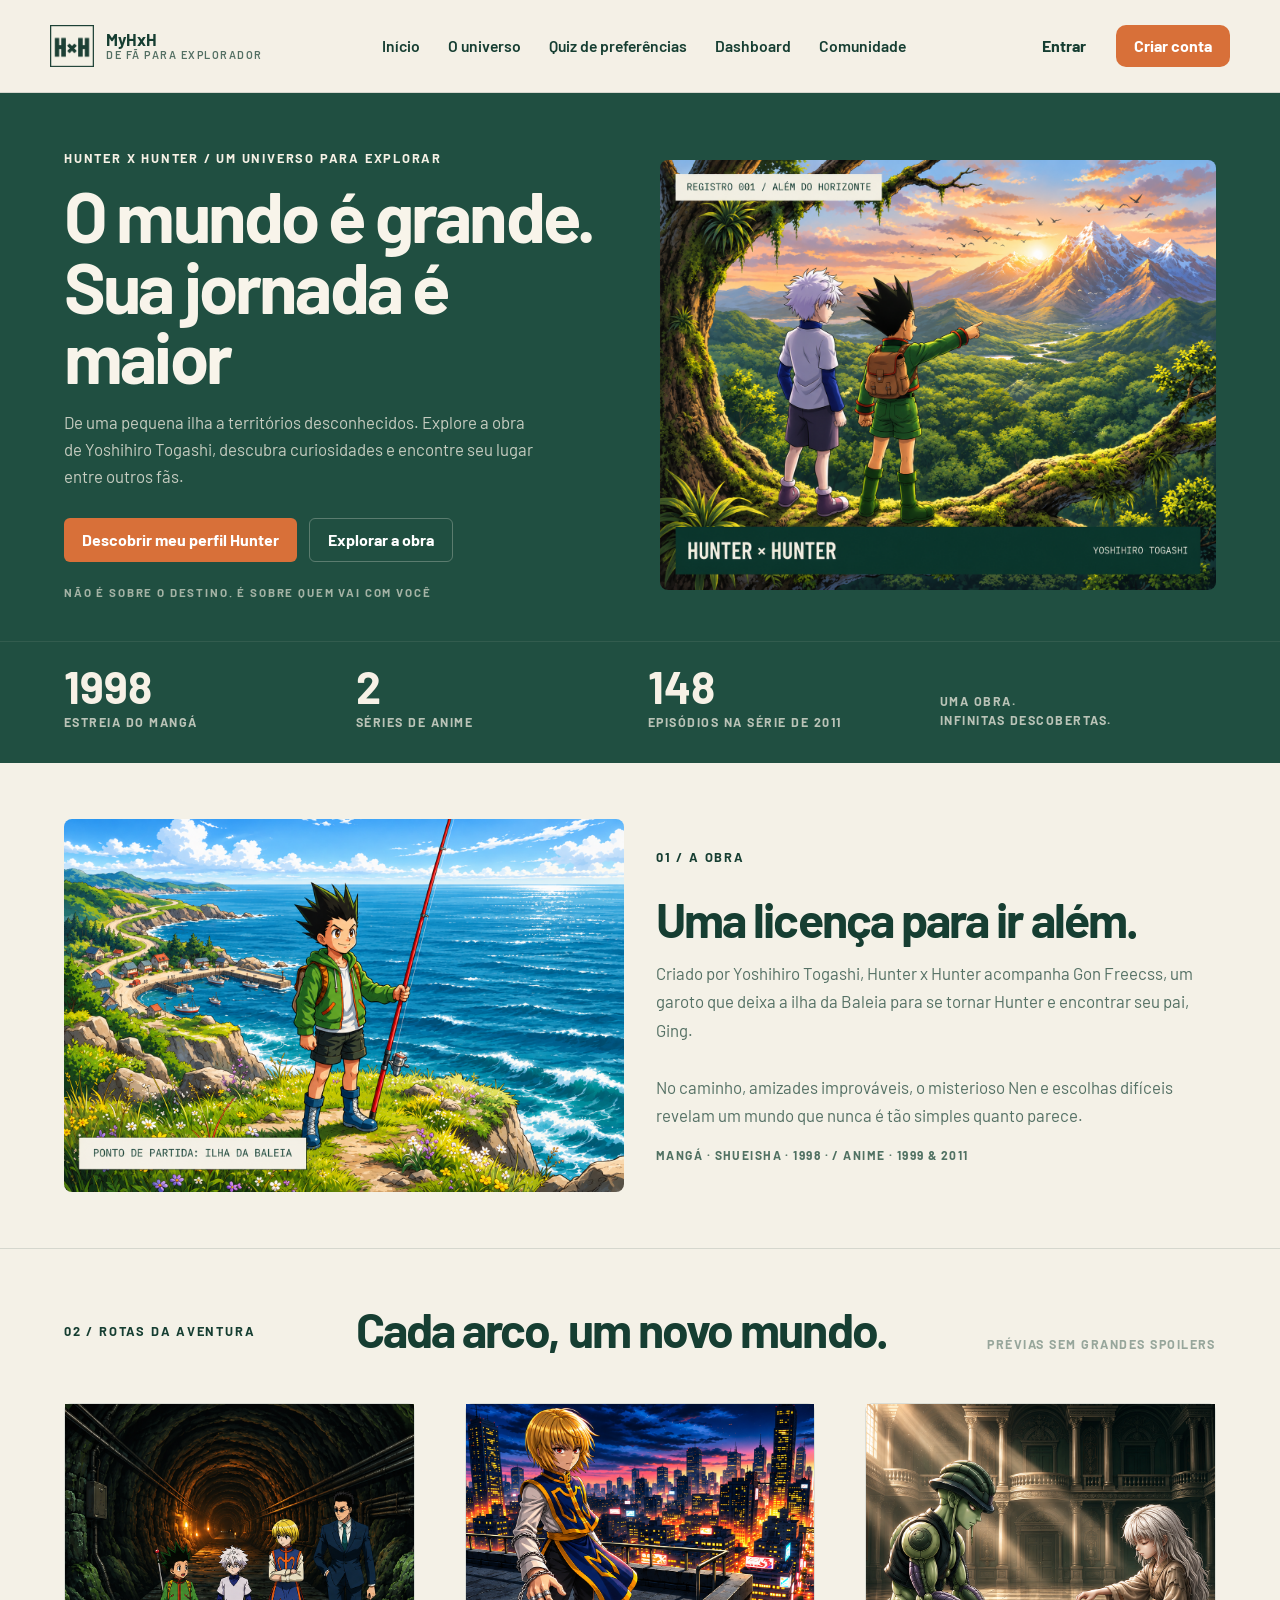
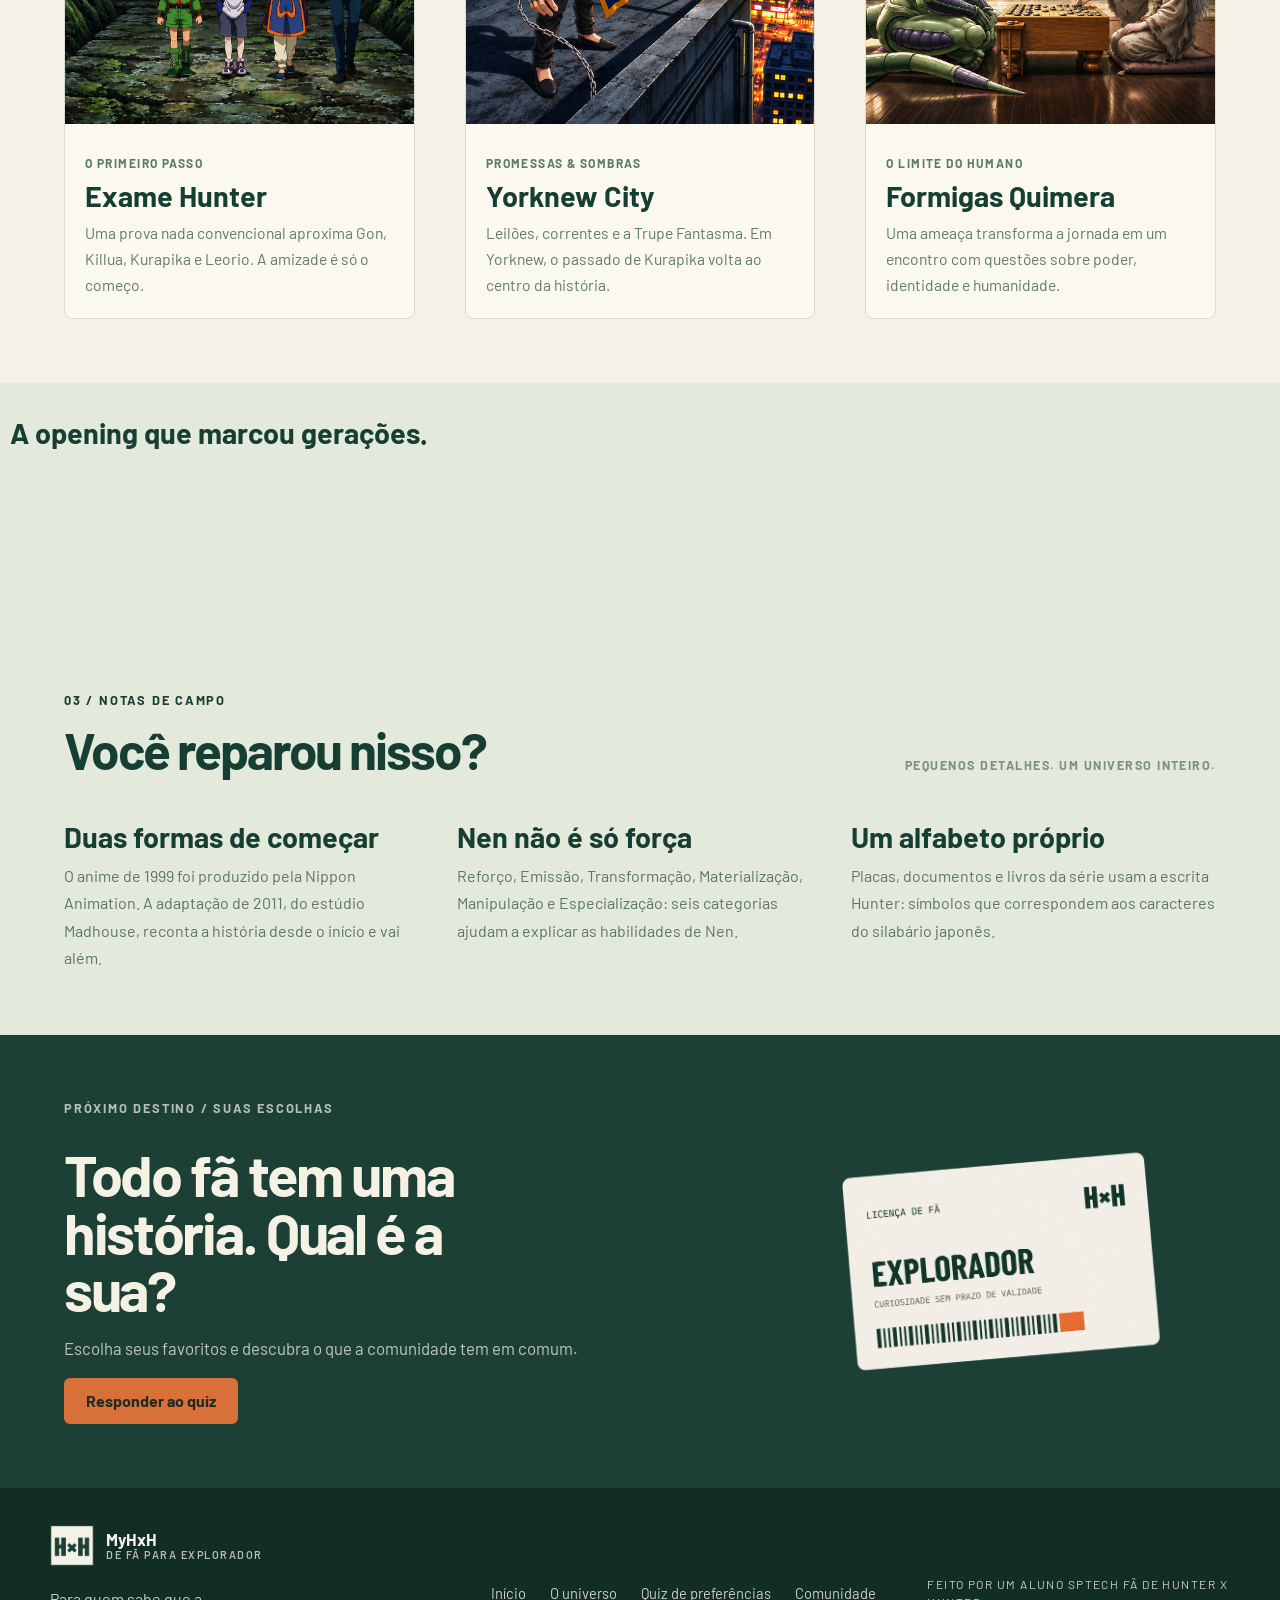
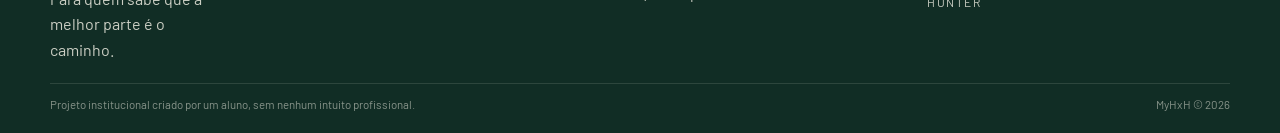
==== commit 43e76106: "Add function Dashboard on login" ====
--- a/public/index.html
+++ b/public/index.html
@@ -17,7 +17,7 @@
 </head>
 
 <body>
-  <header class="header">
+  <div class="header">
     <div class="container header__content">
       <a class="brand" href="index.html" aria-label="Ir para a página inicial">
         <img src="./assets/imgs/logoNavbar.png" alt="MyHxH" />
@@ -28,7 +28,7 @@
 
       </a>
 
-      <nav class="nav-center" aria-label="Navegação principal">
+      <div class="nav-center" aria-label="Navegação principal">
         <ul class="navbar navbar--center">
           <li><a href="index.html">Início</a></li>
           <li><a href="#obra">O universo</a></li>
@@ -36,14 +36,14 @@
           <li><a href="dashboard.html">Dashboard</a></li>
           <li><a href="comunidade.html">Comunidade</a></li>
         </ul>
-      </nav>
+      </div>
 
       <div class="nav-actions" id="navActions">
       </div>
     </div>
-  </header>
-
-  <main class="main" id="top">
+  </div>
+
+  <div class="main" id="top">
 
     <div class="box-main">
 
@@ -52,7 +52,7 @@
         <div class="column-main">
 
           <span class="title-column">HUNTER x HUNTER / UM UNIVERSO PARA EXPLORAR</span>
-          <h1>O mundo é grande. Sua jornada, maior</h1>
+          <h1>O mundo é grande. Sua jornada é maior</h1>
           <span class="text-main">De uma pequena ilha a territórios desconhecidos.
             Explore a obra de Yoshihiro Togashi, descubra curiosidades e encontre seu lugar entre outros fãs.
           </span>
@@ -259,9 +259,9 @@
 
     </div>
 
-  </main>
-
-  <footer class="footer">
+  </div>
+
+  <div class="footer">
     <div class="container footer__content">
       <div class="footer-brand">
         <a class="brand brand--footer" href="index.html" aria-label="Ir para a página inicial">
@@ -289,7 +289,7 @@
       <h4>Projeto institucional criado por um aluno, sem nenhum intuito profissional.</h4>
       <span>MyHxH &copy; 2026</span>
     </div>
-  </footer>
+  </div>
 
   <script>
 
@@ -329,4 +329,4 @@
 
 </body>
 
-</html>+</html>
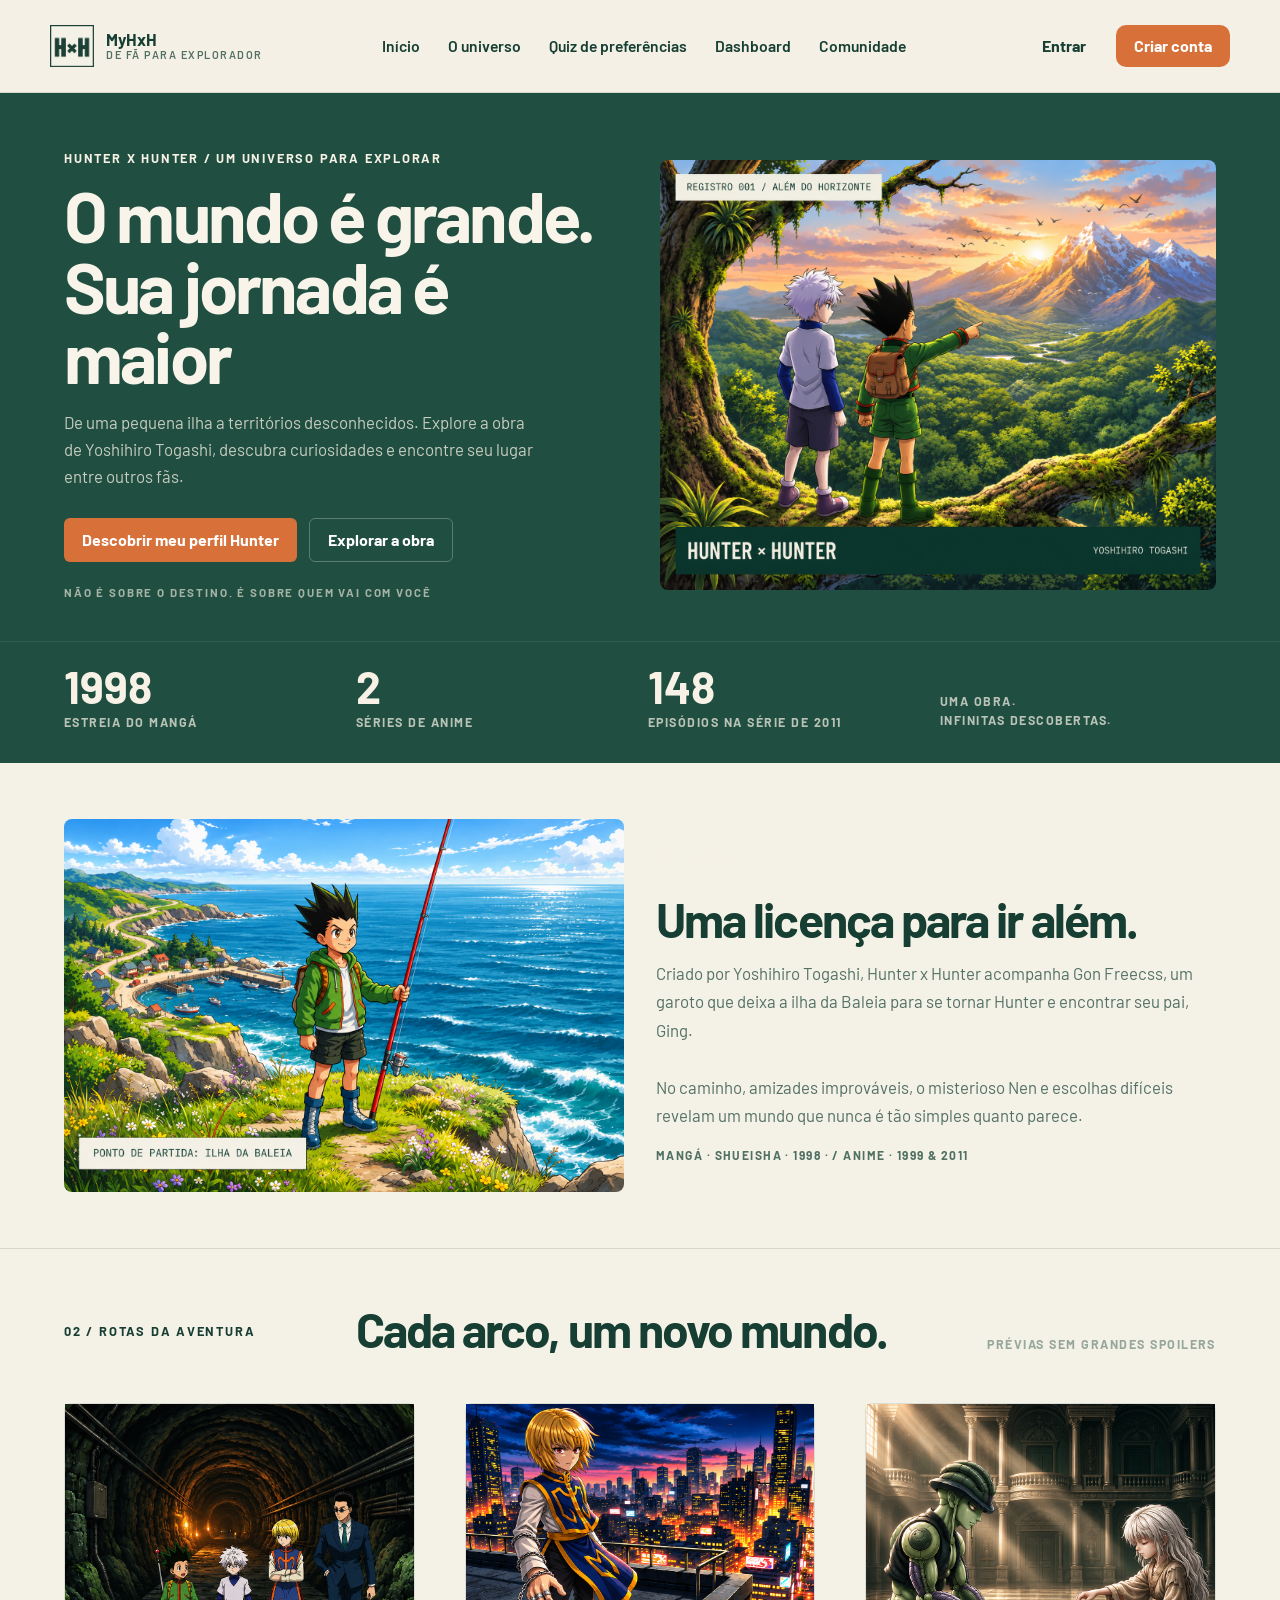
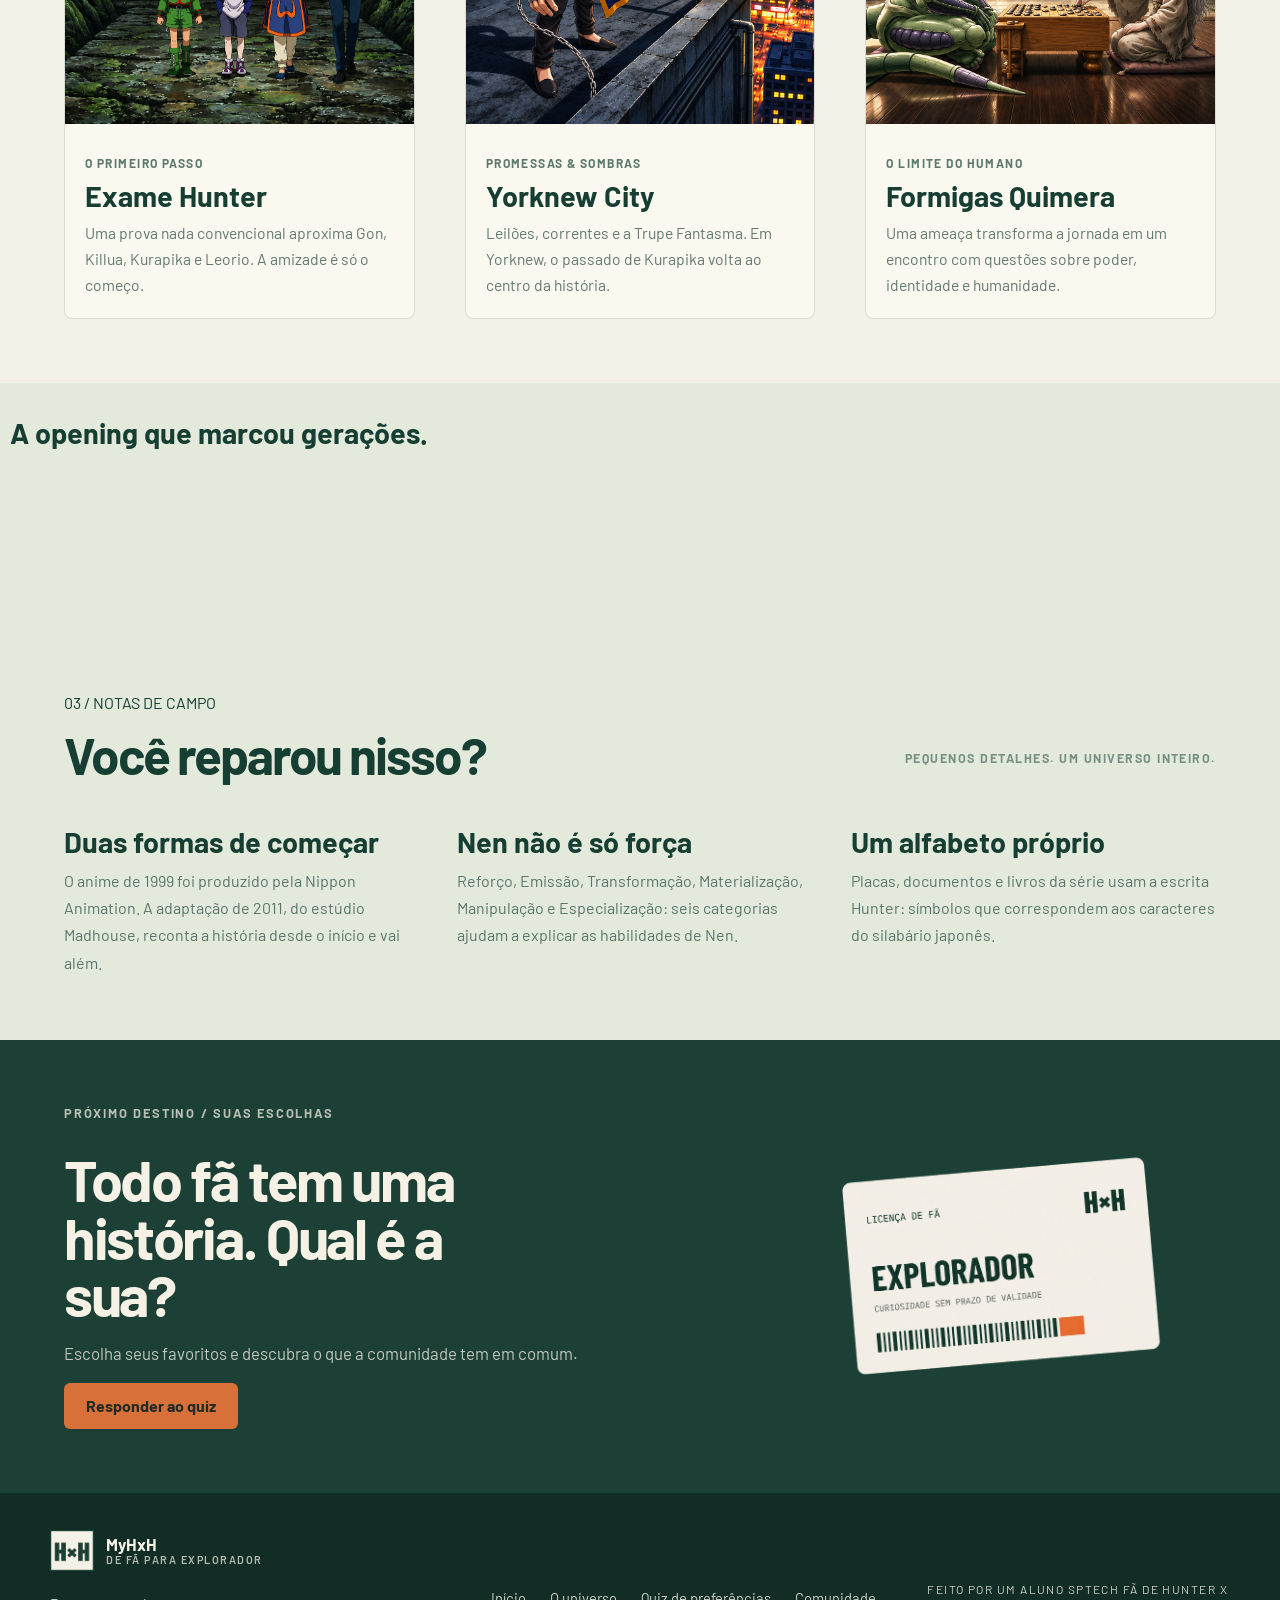
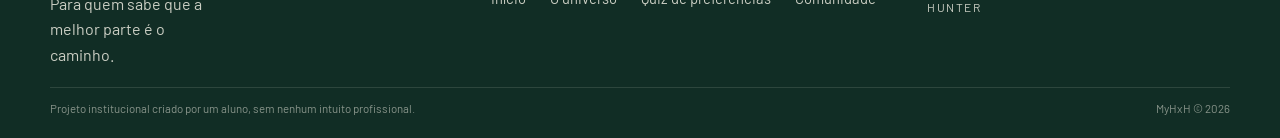
==== commit 36ab1d83: "Fix class pt-BR" ====
--- a/public/index.html
+++ b/public/index.html
@@ -17,19 +17,19 @@
 </head>
 
 <body>
-  <div class="header">
-    <div class="container header__content">
-      <a class="brand" href="index.html" aria-label="Ir para a página inicial">
+  <div class="cabecalho">
+    <div class="conteiner cabecalho__conteudo">
+      <a class="marca" href="index.html" aria-label="Ir para a página inicial">
         <img src="./assets/imgs/logoNavbar.png" alt="MyHxH" />
-        <div class="brand-copy">
+        <div class="marca__texto">
           <strong>MyHxH</strong>
           <span>De fã para explorador</span>
         </div>
 
       </a>
 
-      <div class="nav-center" aria-label="Navegação principal">
-        <ul class="navbar navbar--center">
+      <div class="navegacao-central" aria-label="Navegação principal">
+        <ul class="menu-navegacao menu-navegacao--central">
           <li><a href="index.html">Início</a></li>
           <li><a href="#obra">O universo</a></li>
           <li><a href="quiz.html">Quiz de preferências</a></li>
@@ -38,62 +38,62 @@
         </ul>
       </div>
 
-      <div class="nav-actions" id="navActions">
+      <div class="acoes-cabecalho" id="navActions">
       </div>
     </div>
   </div>
 
-  <div class="main" id="top">
-
-    <div class="box-main">
-
-      <div class="fundo-main">
-
-        <div class="column-main">
-
-          <span class="title-column">HUNTER x HUNTER / UM UNIVERSO PARA EXPLORAR</span>
+  <div class="pagina-inicial" id="top">
+
+    <div class="hero-principal">
+
+      <div class="hero-principal__conteudo">
+
+        <div class="hero-principal__coluna">
+
+          <span class="rotulo-secao">HUNTER x HUNTER / UM UNIVERSO PARA EXPLORAR</span>
           <h1>O mundo é grande. Sua jornada é maior</h1>
-          <span class="text-main">De uma pequena ilha a territórios desconhecidos.
+          <span class="hero-principal__texto">De uma pequena ilha a territórios desconhecidos.
             Explore a obra de Yoshihiro Togashi, descubra curiosidades e encontre seu lugar entre outros fãs.
           </span>
 
-          <div class="button-main">
+          <div class="hero-principal__acoes">
 
             <button onclick="window.location.href='quiz.html'">Descobrir meu perfil Hunter</button>
             <button onclick="descer()">Explorar a obra</button>
 
           </div>
 
-          <span class="text2-main">NÃO É SOBRE O DESTINO. É SOBRE QUEM VAI COM VOCÊ</span>
-
-        </div>
-
-        <div class="img-main">
+          <span class="hero-principal__assinatura">NÃO É SOBRE O DESTINO. É SOBRE QUEM VAI COM VOCÊ</span>
+
+        </div>
+
+        <div class="hero-principal__imagem">
           <img src="./assets/imgs/Horizonte.png" alt="MyHxH">
         </div>
 
       </div>
 
-      <div class="low-main">
-
-        <div class="low-stat">
+      <div class="estatisticas-gerais">
+
+        <div class="estatistica-geral">
           <h2>1998</h2>
           <span>ESTREIA DO MANGÁ</span>
         </div>
 
-        <div class="low-stat">
+        <div class="estatistica-geral">
           <h2>2</h2>
           <span>SÉRIES DE ANIME</span>
         </div>
 
-        <div class="low-stat">
+        <div class="estatistica-geral">
           <h2>148</h2>
           <span>EPISÓDIOS NA SÉRIE DE 2011</span>
         </div>
 
-        <div class="low-divider" aria-hidden="true"></div>
-
-        <div class="low-tag">
+        <div class="estatisticas-gerais__divisor" aria-hidden="true"></div>
+
+        <div class="estatisticas-gerais__etiqueta">
           <span>UMA OBRA.</span>
           <span>INFINITAS DESCOBERTAS.</span>
         </div>
@@ -102,21 +102,21 @@
 
     </div>
 
-    <div class="box2-main" id="obra">
-
-      <div class="part1-main">
-
-        <div class="img-part1">
+    <div class="conteudo-principal" id="obra">
+
+      <div class="secao-obra">
+
+        <div class="secao-obra__imagem">
           <img src="./assets/imgs/Ilha.png" alt="MyHxH">
         </div>
 
-        <div class="text-part1">
-
-          <span class="title-part1">01 / A OBRA</span>
+        <div class="secao-obra__texto">
+
+          <span class="rotulo-secao">01 / A OBRA</span>
 
           <h1>Uma licença para ir além.</h1>
 
-          <div class="text-boxPart1">
+          <div class="secao-obra__bloco">
 
             <span>Criado por Yoshihiro Togashi, Hunter x Hunter acompanha Gon Freecss, um garoto que deixa
               a ilha da Baleia para se tornar Hunter e encontrar seu pai, Ging.</span><br><br>
@@ -125,15 +125,15 @@
 
           </div>
 
-          <span class="little-part1">MANGÁ · SHUEISHA · 1998 · / ANIME · 1999 & 2011</span>
-
-        </div>
-
-      </div>
-
-      <div class="part2-main">
-
-        <div class="text-part2">
+          <span class="secao-obra__meta">MANGÁ · SHUEISHA · 1998 · / ANIME · 1999 & 2011</span>
+
+        </div>
+
+      </div>
+
+      <div class="secao-arcos">
+
+        <div class="secao-arcos__cabecalho">
 
           <span>02 / ROTAS DA AVENTURA</span>
 
@@ -141,34 +141,34 @@
 
         </div>
 
-        <div class="rowIMG">
-
-          <div class="box-row1">
+        <div class="arcos">
+
+          <div class="arco-card">
 
             <img src="./assets/imgs/Primeiro_passo.png" alt="MyHxH">
             <span>O PRIMEIRO PASSO</span>
             <h2>Exame Hunter</h2>
-            <span class="text-row">Uma prova nada convencional aproxima Gon,
+            <span class="arco-card__texto">Uma prova nada convencional aproxima Gon,
               Killua, Kurapika e Leorio. A amizade é só o começo.</span>
 
           </div>
 
-          <div class="box-row2">
+          <div class="arco-card">
 
             <img src="./assets/imgs/Yorknew.png" alt="MyHxH">
             <span>PROMESSAS & SOMBRAS</span>
             <h2>Yorknew City</h2>
-            <span class="text-row">Leilões, correntes e a Trupe Fantasma.
+            <span class="arco-card__texto">Leilões, correntes e a Trupe Fantasma.
               Em Yorknew, o passado de Kurapika volta ao centro da história.</span>
 
           </div>
 
-          <div class="box-row3">
+          <div class="arco-card">
 
             <img src="./assets/imgs/Formigas.png" alt="MyHxH">
             <span>O LIMITE DO HUMANO</span>
             <h2>Formigas Quimera</h2>
-            <span class="text-row">Uma ameaça transforma a jornada em um encontro
+            <span class="arco-card__texto">Uma ameaça transforma a jornada em um encontro
               com questões sobre poder, identidade e humanidade.
             </span>
 
@@ -178,11 +178,11 @@
 
       </div>
 
-      <div class="spotify">
+      <div class="trilha-sonora">
 
         <h2>A opening que marcou gerações.</h2>
 
-        <iframe class="musica" data-testid="embed-iframe" style="border-radius:12px"
+        <iframe class="trilha-sonora__embed" data-testid="embed-iframe" style="border-radius:12px"
           src="https://open.spotify.com/embed/track/4SNgX7KKnhksuHBy1gdSu1?utm_source=generator&theme=0&si=2dc482313c254657"
           width="80%" height="152" frameBorder="0" allowfullscreen=""
           allow="autoplay; clipboard-write; encrypted-media; fullscreen; picture-in-picture" loading="lazy">
@@ -190,12 +190,12 @@
 
       </div>
 
-      <div class="part3-main">
+      <div class="curiosidades">
         
         
-        <div class="row-part3">
-
-          <div class="text-part3">
+        <div class="curiosidades__cabecalho">
+
+          <div class="curiosidades__intro">
 
             <span>03 / NOTAS DE CAMPO</span>
 
@@ -207,7 +207,7 @@
 
         </div>
 
-        <div class="text-column1">
+        <div class="curiosidade">
 
           <h2>Duas formas de começar</h2>
 
@@ -216,7 +216,7 @@
 
         </div>
 
-        <div class="text-column2">
+        <div class="curiosidade">
 
           <h2>Nen não é só força</h2>
 
@@ -225,7 +225,7 @@
 
         </div>
 
-        <div class="text-column3">
+        <div class="curiosidade">
 
           <h2>Um alfabeto próprio</h2>
 
@@ -237,11 +237,11 @@
       </div>
 
 
-      <div class="part4-main">
-
-        <div class="text-column4">
-
-          <span class="little-part4">PRÓXIMO DESTINO / SUAS ESCOLHAS</span>
+      <div class="chamada-quiz">
+
+        <div class="chamada-quiz__texto">
+
+          <span class="chamada-quiz__rotulo">PRÓXIMO DESTINO / SUAS ESCOLHAS</span>
 
           <h1>Todo fã tem uma história. Qual é a sua?</h1>
 
@@ -251,7 +251,7 @@
 
         </div>
 
-        <div class="idHunter">
+        <div class="cartao-identidade">
           <img src="./assets/imgs/card.png" alt="">
         </div>
 
@@ -261,12 +261,12 @@
 
   </div>
 
-  <div class="footer">
-    <div class="container footer__content">
-      <div class="footer-brand">
-        <a class="brand brand--footer" href="index.html" aria-label="Ir para a página inicial">
+  <div class="rodape">
+    <div class="conteiner rodape__conteudo">
+      <div class="rodape-marca">
+        <a class="marca marca--rodape" href="index.html" aria-label="Ir para a página inicial">
           <img src="./assets/imgs/logoNavbar.png" alt="Logo MyHxH" />
-          <div class="brand-copy">
+          <div class="marca__texto">
             <strong>MyHxH</strong>
             <span>De fã para explorador</span>
           </div>
@@ -274,18 +274,18 @@
         <p>Para quem sabe que a melhor parte é o caminho.</p>
       </div>
 
-      <ul class="footer-nav">
+      <ul class="rodape-nav">
         <li><a href="index.html">Início</a></li>
         <li><a href="#obra">O universo</a></li>
         <li><a href="quiz.html">Quiz de preferências</a></li>
         <li><a href="comunidade.html">Comunidade</a></li>
       </ul>
 
-      <div class="footer-note">
+      <div class="rodape-nota">
         <span>Feito por um aluno Sptech fã de Hunter x Hunter</span>
       </div>
     </div>
-    <div class="container footer__bottom">
+    <div class="conteiner rodape__inferior">
       <h4>Projeto institucional criado por um aluno, sem nenhum intuito profissional.</h4>
       <span>MyHxH &copy; 2026</span>
     </div>
@@ -306,8 +306,8 @@
 
       } else {
 
-        navActions.innerHTML = `<a class="nav-link" href="login.html">Entrar</a>
-                                    <a class="nav-cta" href="cadastro.html">Criar conta</a>`;
+        navActions.innerHTML = `<a class="link-cabecalho" href="login.html">Entrar</a>
+                                    <a class="botao-cabecalho" href="cadastro.html">Criar conta</a>`;
 
       }
 
--- a/public/css/index.css
+++ b/public/css/index.css
@@ -1,15 +1,15 @@
-.main,
-.box-main,
-.box2-main {
-  width: 100%;
-}
-
-.box-main {
+.pagina-inicial,
+.hero-principal,
+.conteudo-principal {
+  width: 100%;
+}
+
+.hero-principal {
   background: #204f41;
   color: #f5f0e4;
 }
 
-.fundo-main {
+.hero-principal__conteudo {
   display: grid;
   grid-template-columns: minmax(0, 1fr) minmax(320px, 1fr);
   gap: 40px;
@@ -17,14 +17,14 @@
   padding: 56px 64px 40px;
 }
 
-.column-main {
+.hero-principal__coluna {
   max-width: 560px;
 }
 
-.title-part1,
-.text-part2 > span,
-.text-part3 > span,
-.little-part4 {
+.rotulo-secao,
+.secao-arcos__cabecalho > span,
+.curiosidades__cabecalho > span,
+.chamada-quiz__rotulo {
   display: block;
   margin-bottom: 12px;
   color: var(--verde-principal);
@@ -34,23 +34,23 @@
   text-transform: uppercase;
 }
 
-.column-main h1,
-.text-part1 h1,
-.text-part2 h1,
-.text-part3 h1,
-.text-column4 h1 {
+.hero-principal__coluna h1,
+.secao-obra__texto h1,
+.secao-arcos__cabecalho h1,
+.curiosidades__intro h1,
+.chamada-quiz__texto h1 {
   margin: 0;
   line-height: 1;
   letter-spacing: -0.04em;
 }
 
-.column-main h1 {
+.hero-principal__coluna h1 {
   max-width: 14ch;
   font-size: 4.4rem;
   color: #f8f4ea;
 }
 
-.text-main {
+.hero-principal__texto {
   display: block;
   max-width: 30rem;
   margin-top: 18px;
@@ -59,14 +59,15 @@
   line-height: 1.6;
 }
 
-.button-main {
+.hero-principal__acoes {
   display: flex;
   flex-wrap: wrap;
   gap: 12px;
   margin-top: 28px;
 }
 
-.main button {
+.hero-principal button,
+.chamada-quiz__texto button {
   min-height: 44px;
   padding: 0 18px;
   border: 0;
@@ -78,12 +79,12 @@
   cursor: pointer;
 }
 
-.button-main button:last-child {
+.hero-principal__acoes button:last-child {
   background: transparent;
   border: 1px solid rgba(245, 240, 228, 0.28);
 }
 
-.text2-main {
+.hero-principal__assinatura {
   display: block;
   margin-top: 22px;
   color: rgba(245, 240, 228, 0.62);
@@ -93,12 +94,12 @@
   text-transform: uppercase;
 }
 
-.img-main img {
+.hero-principal__imagem img {
   width: 100%;
   border-radius: 8px;
 }
 
-.low-main {
+.estatisticas-gerais {
   display: grid;
   grid-template-columns: repeat(4, minmax(0, 1fr));
   gap: 16px;
@@ -106,23 +107,23 @@
   border-top: 1px solid rgba(245, 240, 228, 0.08);
 }
 
-.low-divider {
+.estatisticas-gerais__divisor {
   display: none;
 }
 
-.low-stat {
+.estatistica-geral {
   min-width: 0;
 }
 
-.low-stat h2 {
+.estatistica-geral h2 {
   margin: 0;
   color: #f7f1e6;
   font-size: 2.8rem;
   line-height: 1;
 }
 
-.low-stat span,
-.low-tag span {
+.estatistica-geral span,
+.estatisticas-gerais__etiqueta span {
   color: rgba(245, 240, 228, 0.72);
   font-size: 0.78rem;
   font-weight: 700;
@@ -130,18 +131,18 @@
   text-transform: uppercase;
 }
 
-.low-tag {
+.estatisticas-gerais__etiqueta {
   display: flex;
   flex-direction: column;
   align-self: center;
   margin-top: 25px;
 }
 
-.box2-main {
+.conteudo-principal {
   padding-top: 56px;
 }
 
-.part1-main {
+.secao-obra {
   display: grid;
   grid-template-columns: minmax(0, 1fr) minmax(0, 1fr);
   gap: 32px;
@@ -150,14 +151,14 @@
   border-bottom: 1px solid var(--card-border);
 }
 
-.img-part1 img {
+.secao-obra__imagem img {
   width: 100%;
   min-height: 300px;
   object-fit: cover;
   border-radius: 8px;
 }
 
-.image-caption {
+.legenda-imagem {
   margin-top: 10px;
   color: #587064;
   font-size: 0.75rem;
@@ -166,27 +167,27 @@
   text-transform: uppercase;
 }
 
-.text-part1 {
+.secao-obra__texto {
   display: flex;
   flex-direction: column;
   gap: 16px;
 }
 
-.text-part1 h1,
-.text-part2 h1,
-.text-part3 h1,
-.text-column4 h1 {
+.secao-obra__texto h1,
+.secao-arcos__cabecalho h1,
+.curiosidades__intro h1,
+.chamada-quiz__texto h1 {
   color: var(--verde-principal);
   font-size: 3rem;
 }
 
-.text-boxPart1 {
+.secao-obra__bloco {
   color: rgba(22, 62, 50, 0.72);
   font-size: 1.05rem;
   line-height: 1.7;
 }
 
-.little-part1 {
+.secao-obra__meta {
   color: #507162;
   font-size: 0.75rem;
   font-weight: 700;
@@ -194,11 +195,11 @@
   text-transform: uppercase;
 }
 
-.part2-main {
+.secao-arcos {
   padding: 56px 64px 64px;
 }
 
-.text-part2 {
+.secao-arcos__cabecalho {
   display: flex;
   justify-content: space-between;
   gap: 24px;
@@ -206,7 +207,7 @@
   margin-bottom: 24px;
 }
 
-.text-part2::after {
+.secao-arcos__cabecalho::after {
   content: 'PRÉVIAS SEM GRANDES SPOILERS';
   color: rgba(22, 62, 50, 0.42);
   font-size: 0.78rem;
@@ -214,20 +215,20 @@
   letter-spacing: 0.12em;
 }
 
-.rowIMG {
+.arcos {
   display: grid;
   grid-template-columns: repeat(3, minmax(0, 1fr));
   gap: 50px;
   margin-top: 50px;
 }
 
-.spotify {
+.trilha-sonora {
   width: 100%;
   background: var(--section-soft);
   padding: 10px;
 }
 
-.spotify h2 {
+.trilha-sonora h2 {
   justify-self: center;
   margin-bottom: 25px;
   color: var(--verde-principal);
@@ -235,24 +236,24 @@
   line-height: 1.08;
 }
 
-.musica {
+.trilha-sonora__embed {
   display: flex;
   justify-self: center;
 }
 
-.rowIMG > div {
+.arcos > div {
   background: #fbf8f0;
   border: 1px solid var(--card-border);
   border-radius: 8px;
 }
 
-.rowIMG img {
+.arcos img {
   width: 100%;
   height: 320px;
   object-fit: cover;
 }
 
-.rowIMG > div > span:first-of-type {
+.arcos > div > span:first-of-type {
   display: block;
   margin: 30px 20px 8px;
   color: #5c7a6c;
@@ -262,14 +263,14 @@
   text-transform: uppercase;
 }
 
-.rowIMG h2 {
+.arcos h2 {
   margin: 0 20px 8px;
   color: var(--verde-principal);
   font-size: 1.8rem;
   line-height: 1.1;
 }
 
-.text-row {
+.arco-card__texto {
   display: block;
   margin: 0 20px 20px;
   color: rgba(22, 62, 50, 0.68);
@@ -277,7 +278,7 @@
   line-height: 1.65;
 }
 
-.part3-main {
+.curiosidades {
   display: grid;
   grid-template-columns: repeat(3, minmax(0, 1fr));
   gap: 28px;
@@ -285,7 +286,7 @@
   background: var(--section-soft);
 }
 
-.row-part3 {
+.curiosidades__cabecalho {
   grid-column: 1 / -1;
   display: flex;
   justify-content: space-between;
@@ -293,7 +294,7 @@
   align-items: end;
 }
 
-.row-part3 > span:last-child {
+.curiosidades__cabecalho > span:last-child {
   color: rgba(22, 62, 50, 0.52);
   font-size: 0.78rem;
   font-weight: 700;
@@ -301,29 +302,25 @@
   text-transform: uppercase;
 }
 
-.text-part3 h1 {
+.curiosidades__intro h1 {
   margin-top: 14px;
   font-size: 3.2rem;
 }
 
-.text-column1 h2,
-.text-column2 h2,
-.text-column3 h2 {
+.curiosidade h2 {
   margin: 18px 0 10px;
   color: var(--verde-principal);
   font-size: 1.8rem;
   line-height: 1.08;
 }
 
-.text-column1 span,
-.text-column2 span,
-.text-column3 span {
+.curiosidade span {
   color: rgba(22, 62, 50, 0.68);
   font-size: 1rem;
   line-height: 1.7;
 }
 
-.part4-main {
+.chamada-quiz {
   display: grid;
   grid-template-columns: minmax(0, 1.2fr) minmax(240px, 0.8fr);
   gap: 40px;
@@ -333,31 +330,31 @@
   color: #f4efe2;
 }
 
-.text-column4 {
+.chamada-quiz__texto {
   display: flex;
   flex-direction: column;
   gap: 16px;
 }
 
-.little-part4 {
+.chamada-quiz__rotulo {
   color: rgba(244, 241, 231, 0.72);
 }
 
-.text-column4 h1 {
+.chamada-quiz__texto h1 {
   max-width: 12ch;
   color: #f6f1e5;
   font-size: 3.6rem;
 }
 
 
-.text-column4 > span:not(.little-part4) {
+.chamada-quiz__texto > span:not(.chamada-quiz__rotulo) {
   max-width: 44rem;
   color: rgba(244, 241, 231, 0.76);
   font-size: 1.05rem;
   line-height: 1.6;
 }
 
-.title-column {
+.rotulo-secao {
   display: block;
   margin-bottom: 12px;
   font-size: 0.8rem;
@@ -367,7 +364,7 @@
   color: #f6f1e5;
 }
 
-.text-column4 button {
+.chamada-quiz__texto button {
   width: max-content;
   min-height: 46px;
   padding: 0 22px;
@@ -380,12 +377,12 @@
   cursor: pointer;
 }
 
-.idHunter {
+.cartao-identidade {
   justify-self: center;
   max-width: 360px;
 }
 
-.idHunter img {
+.cartao-identidade img {
   width: 100%;
 }
 
--- a/public/css/navbar&footer.css
+++ b/public/css/navbar&footer.css
@@ -43,17 +43,17 @@
   font: inherit;
 }
 
-.container {
+.conteiner {
   width: min(1180px, calc(100% - 48px));
   margin: 0 auto;
 }
 
-.header {
+.cabecalho {
   background: rgba(244, 241, 231, 0.96);
   border-bottom: 1px solid var(--borda-suave);
 }
 
-.header__content {
+.cabecalho__conteudo {
   min-height: 92px;
   display: flex;
   align-items: center;
@@ -61,7 +61,7 @@
   gap: 24px;
 }
 
-.brand {
+.marca {
   display: inline-flex;
   align-items: center;
   gap: 12px;
@@ -69,24 +69,24 @@
   font-weight: 700;
 }
 
-.brand img {
+.marca img {
   width: 44px;
   height: 44px;
   object-fit: contain;
 }
 
-.brand-copy {
+.marca__texto {
   display: flex;
   flex-direction: column;
   gap: 2px;
   line-height: 1;
 }
 
-.brand-copy strong {
+.marca__texto strong {
   font-size: 1.05rem;
 }
 
-.brand-copy span {
+.marca__texto span {
   font-size: 0.68rem;
   font-weight: 600;
   letter-spacing: 0.14em;
@@ -94,39 +94,39 @@
   opacity: 0.72;
 }
 
-.nav-center {
-  display: flex;
-  justify-content: center;
-}
-
-.navbar {
+.navegacao-central {
+  display: flex;
+  justify-content: center;
+}
+
+.menu-navegacao {
   display: flex;
   list-style: none;
   margin: 0;
   padding: 0;
 }
 
-.navbar--center {
+.menu-navegacao--central {
   align-items: center;
   justify-content: center;
   gap: 28px;
   flex-wrap: wrap;
 }
 
-.navbar--center a {
+.menu-navegacao--central a {
   color: var(--verde-principal);
   font-weight: 600;
   font-size: 0.98rem;
 }
 
-.nav-actions {
+.acoes-cabecalho {
   display: flex;
   align-items: center;
   gap: 12px;
 }
 
-.nav-link,
-.nav-cta {
+.link-cabecalho,
+.botao-cabecalho {
   display: inline-flex;
   align-items: center;
   justify-content: center;
@@ -136,16 +136,16 @@
   font-weight: 700;
 }
 
-.nav-link {
-  color: var(--verde-principal);
-}
-
-.nav-cta {
+.link-cabecalho {
+  color: var(--verde-principal);
+}
+
+.botao-cabecalho {
   background: var(--laranja-principal);
   color: #fff;
 }
 
-.nav-actions button {
+.acoes-cabecalho button {
   min-height: 42px;
   padding: 0 18px;
   border: 0;
@@ -157,13 +157,13 @@
   cursor: pointer;
 }
 
-.footer {
+.rodape {
   background: #112d25;
   color: rgba(244, 241, 231, 0.82);
   padding: 36px 0 20px;
 }
 
-.footer__content {
+.rodape__conteudo {
   display: grid;
   grid-template-columns: minmax(260px, 0.9fr) minmax(0, 1fr) minmax(240px, 0.7fr);
   gap: 28px;
@@ -172,17 +172,17 @@
   border-bottom: 1px solid rgba(244, 241, 231, 0.12);
 }
 
-.brand--footer {
+.marca--rodape {
   color: #f7f2e8;
 }
 
-.footer-brand p {
+.rodape-marca p {
   margin: 12px 0 0;
   max-width: 18ch;
   line-height: 1.6;
 }
 
-.footer-nav {
+.rodape-nav {
   list-style: none;
   margin: 0;
   padding: 0;
@@ -192,18 +192,18 @@
   gap: 24px;
 }
 
-.footer-nav a {
+.rodape-nav a {
   font-size: 0.92rem;
 }
 
-.footer-note {
+.rodape-nota {
   justify-self: end;
   font-size: 0.75rem;
   letter-spacing: 0.12em;
   text-transform: uppercase;
 }
 
-.footer__bottom {
+.rodape__inferior {
   display: flex;
   justify-content: space-between;
   gap: 18px;
@@ -213,12 +213,12 @@
   color: rgba(244, 241, 231, 0.52);
 }
 
-.footer__bottom h4 {
+.rodape__inferior h4 {
   margin: 0;
   font: inherit;
   max-width: 60ch;
 }
 
-.footer__bottom span {
+.rodape__inferior span {
   white-space: nowrap;
 }
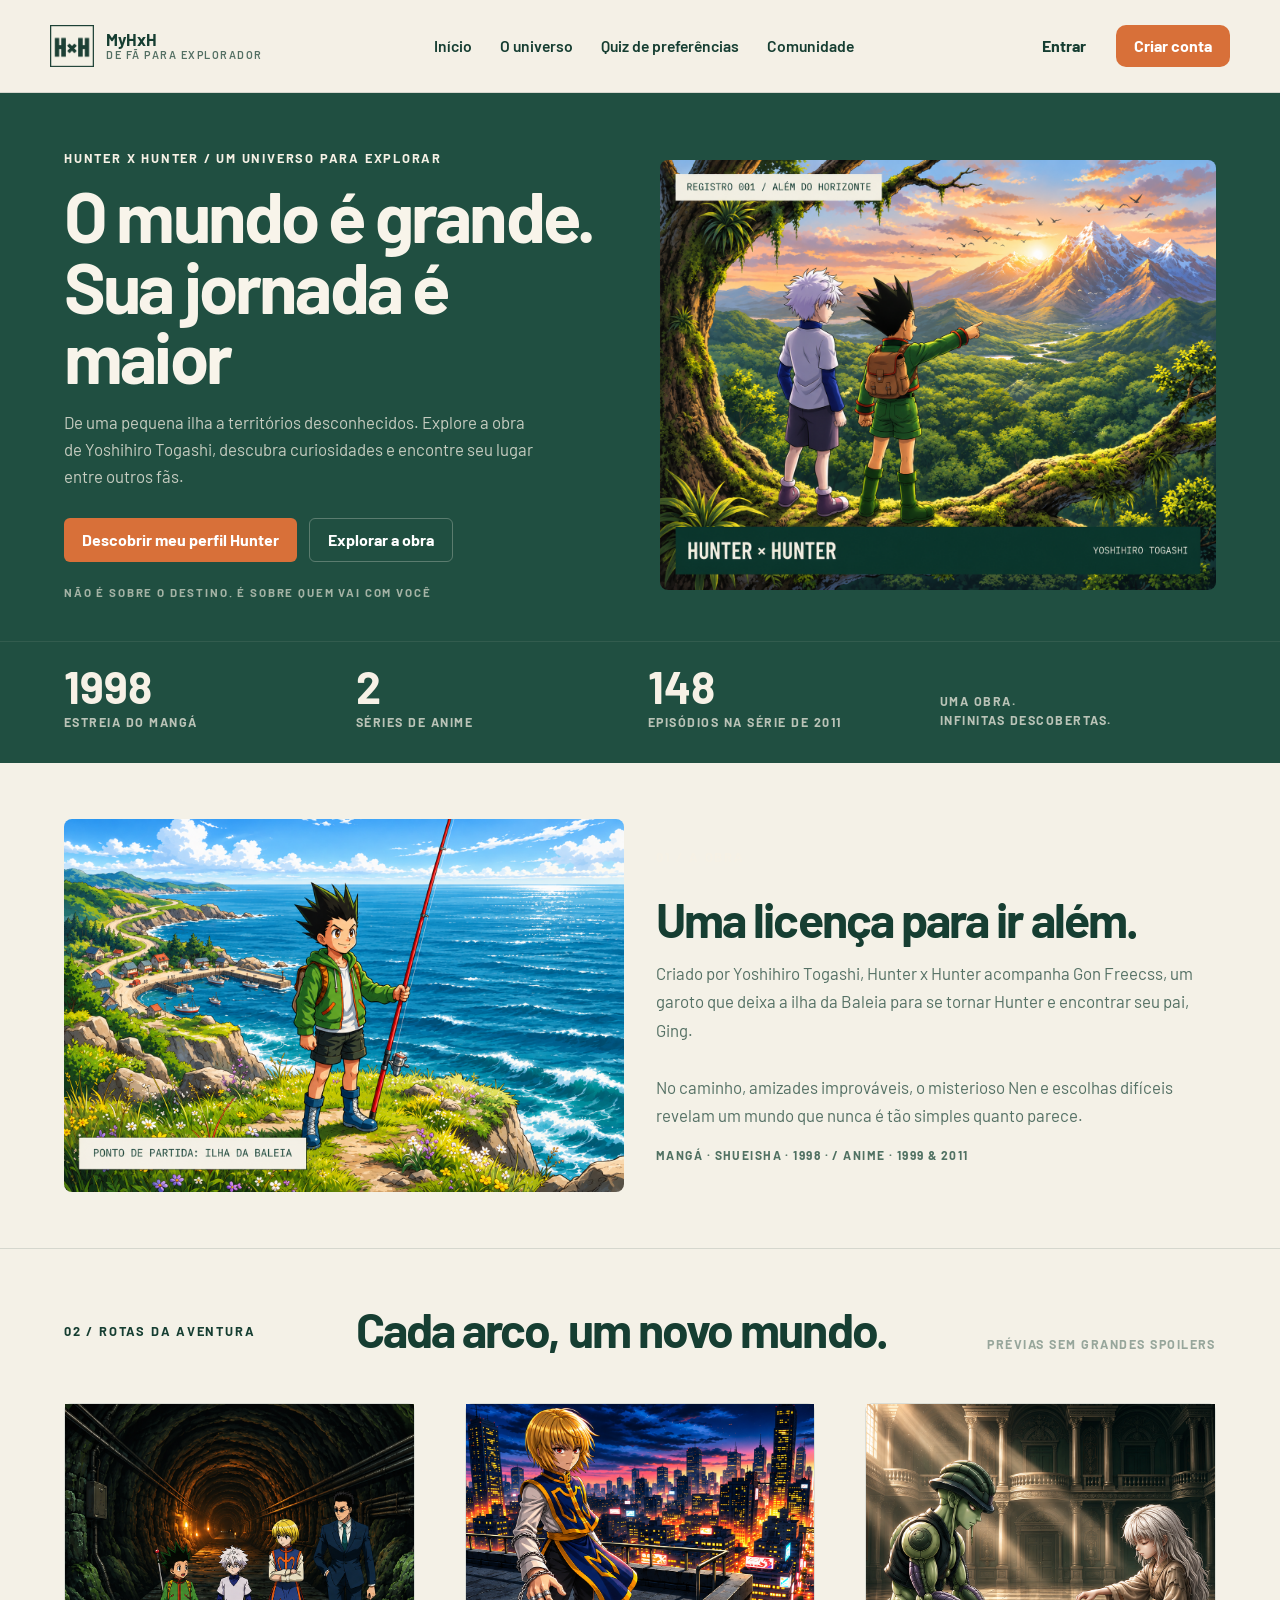
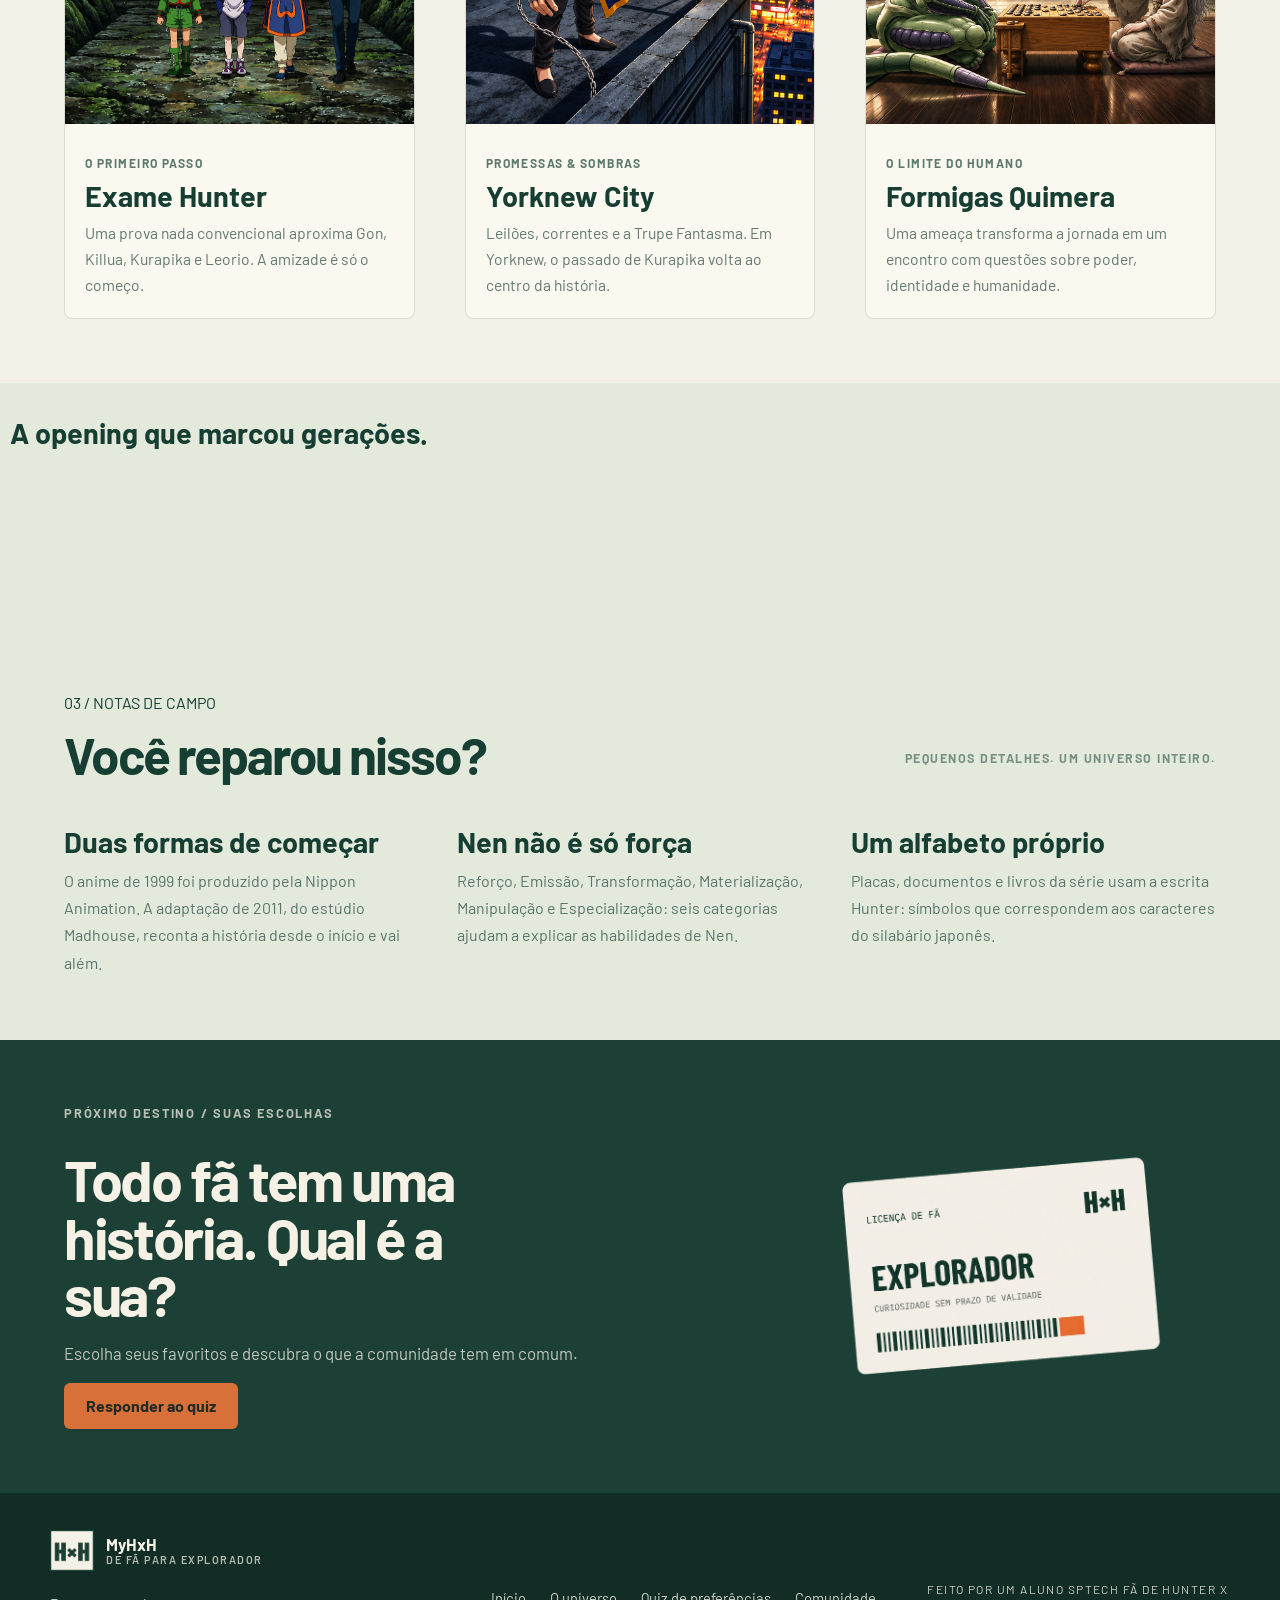
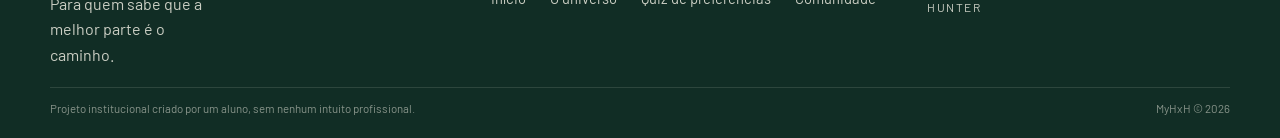
==== commit 99340bca: "Fix navbar 'Dashboard'" ====
--- a/public/index.html
+++ b/public/index.html
@@ -28,14 +28,8 @@
 
       </a>
 
-      <div class="navegacao-central" aria-label="Navegação principal">
-        <ul class="menu-navegacao menu-navegacao--central">
-          <li><a href="index.html">Início</a></li>
-          <li><a href="#obra">O universo</a></li>
-          <li><a href="quiz.html">Quiz de preferências</a></li>
-          <li><a href="dashboard.html">Dashboard</a></li>
-          <li><a href="comunidade.html">Comunidade</a></li>
-        </ul>
+      <div id="navegacao" class="navegacao-central" aria-label="Navegação principal">
+        
       </div>
 
       <div class="acoes-cabecalho" id="navActions">
@@ -304,14 +298,33 @@
         navActions.innerHTML = `<span>Bem vindo de volta, ${primeiro_nome}!</span>
                                 <button onclick="limparSessao()">Sair</button>`
 
+        navegacao.innerHTML = `<ul class="menu-navegacao menu-navegacao--central">
+          <li><a href="index.html">Início</a></li>
+          <li><a href="#obra">O universo</a></li>
+          <li><a href="quiz.html">Quiz de preferências</a></li>
+          <li><a href="dashboard.html">Dashboard</a></li>
+          <li><a href="comunidade.html">Comunidade</a></li>
+        </ul>`
+;
+
+
       } else {
 
         navActions.innerHTML = `<a class="link-cabecalho" href="login.html">Entrar</a>
                                     <a class="botao-cabecalho" href="cadastro.html">Criar conta</a>`;
 
+        navegacao.innerHTML = `<ul class="menu-navegacao menu-navegacao--central">
+          <li><a href="index.html">Início</a></li>
+          <li><a href="#obra">O universo</a></li>
+          <li><a href="quiz.html">Quiz de preferências</a></li>
+          <li><a href="comunidade.html">Comunidade</a></li>
+        </ul>`
+
       }
 
     }
+
+    
 
     navbar_usuario()
 
